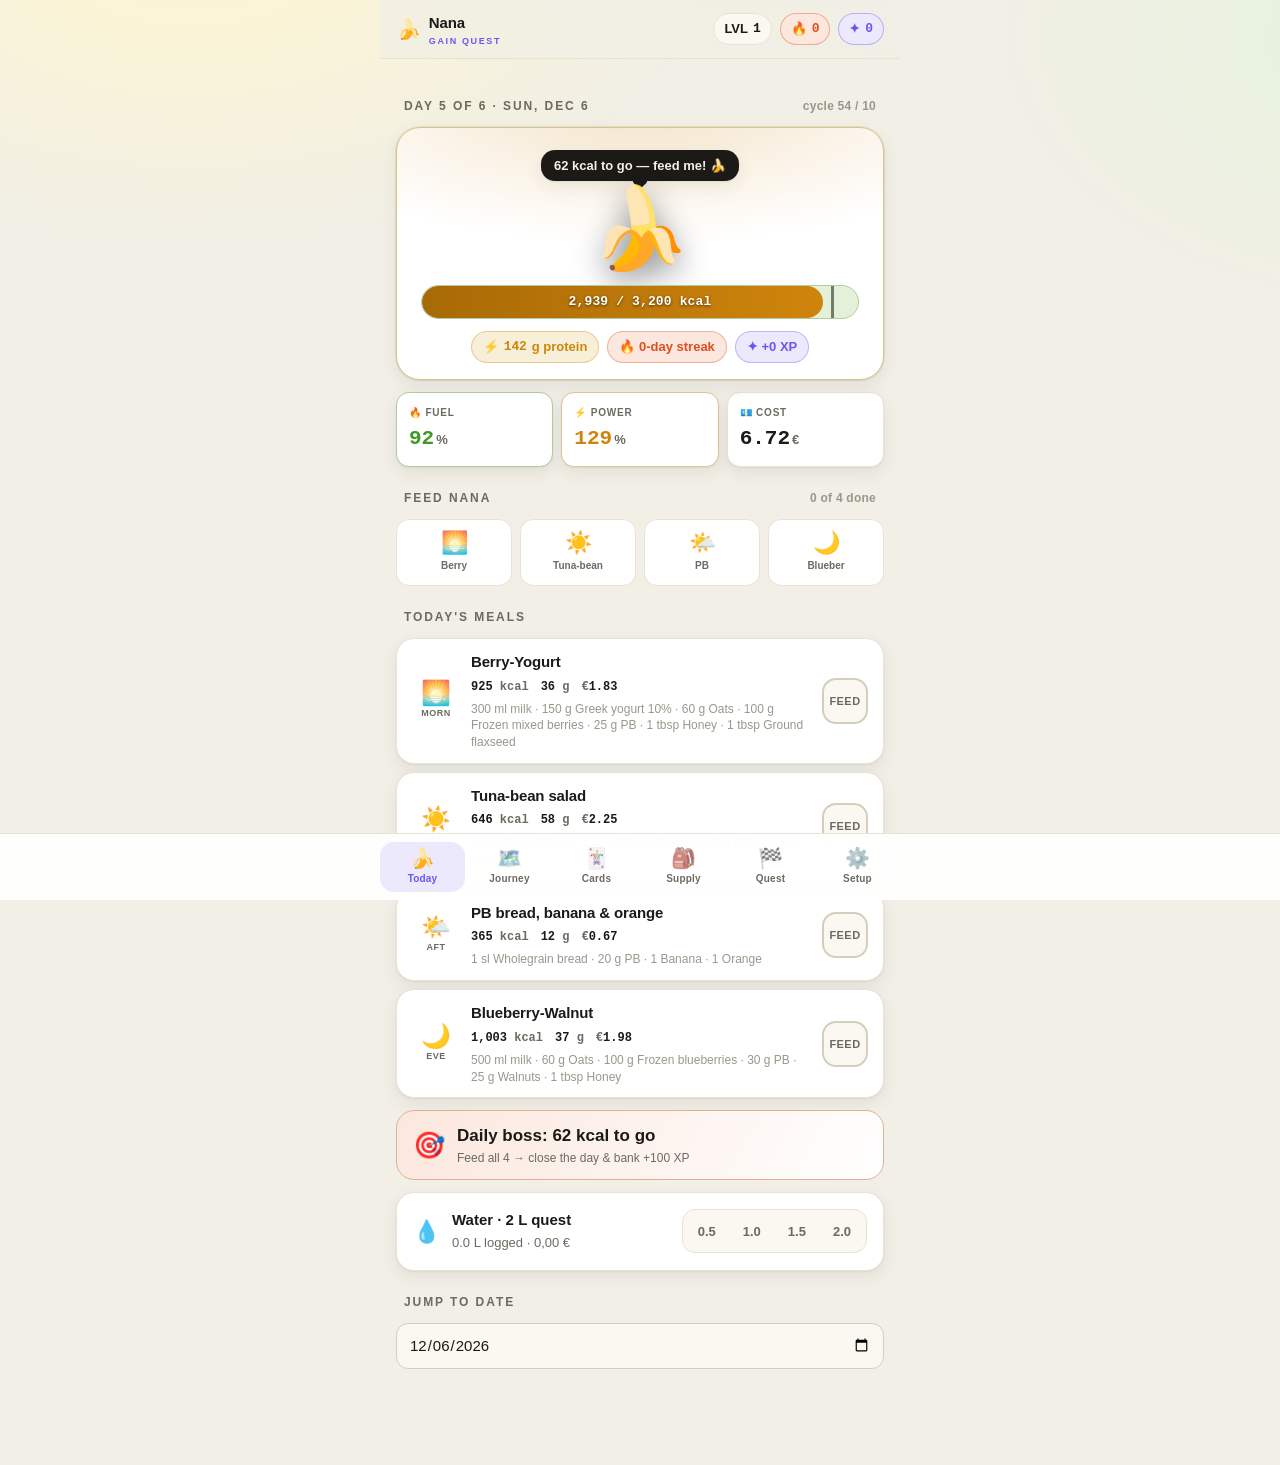
==== monthly-weight-gain.html @ 10c5c2a7 "Build live Nana · Gain Quest app (Stage 3) Single self-contained HTML file — static, offline, localS" ====
<!doctype html>
<html lang="en">
<head>
<meta charset="utf-8">
<meta name="viewport" content="width=device-width, initial-scale=1">
<meta name="theme-color" content="#0e1016">
<title>Nana · Gain Quest</title>
<style>
/* ============================================================================
 * NANA — GAIN QUEST · design system (inlined from design/design-system.css)
 * Self-contained. System fonts only. Dark-first (hero) + light + print.
 * ==========================================================================*/
:root{
  --bg:#0e1016;
  --bg-glow1:#1a1430; --bg-glow2:#0c2018;
  --panel:#171a23; --panel-2:#1f2330; --panel-3:#252a3a;
  --line:#2b3040; --line-2:#3a4055;
  --ink:#eef1f7; --mut:#9aa3b8; --faint:#6b7280;
  --energy:#7bd154; --energy-d:#4ea832; --energy-weak:#16291320; --energy-glow:rgba(123,209,84,.45);
  --energy-fill:#15291a;
  --power:#ffb13d; --power-d:#e0902a; --power-fill:#2a2412;
  --player:#8b7bff; --player-d:#6a57f0; --player-fill:#211d3a;
  --flame:#ff6a3d; --flame-fill:#2a1612;
  --water:#39a9d4; --water-fill:#10242c;
  --banana:#ffd23f;
  --radius:18px; --radius-sm:13px; --radius-lg:24px; --radius-pill:999px;
  --s1:4px; --s2:8px; --s3:12px; --s4:16px; --s5:22px; --s6:30px; --s7:44px;
  --t-xs:12px; --t-sm:13px; --t-md:15px; --t-lg:17px; --t-xl:21px; --t-2xl:27px; --t-3xl:36px; --t-4xl:46px;
  --sans:-apple-system,BlinkMacSystemFont,"Segoe UI",Roboto,Helvetica,Arial,sans-serif;
  --mono:ui-monospace,"SF Mono",SFMono-Regular,Menlo,Consolas,"Liberation Mono",monospace;
  --shadow:0 2px 4px rgba(0,0,0,.3),0 8px 24px rgba(0,0,0,.35);
  --shadow-up:0 12px 40px rgba(0,0,0,.5);
  --tap:46px;
  color-scheme:dark;
}
@media (prefers-color-scheme:light){
  :root{
    --bg:#f1efe6;
    --bg-glow1:#fff6cf; --bg-glow2:#e4f3dc;
    --panel:#ffffff; --panel-2:#faf8f0; --panel-3:#f1eee2;
    --line:#e6e2d4; --line-2:#d4cfbd;
    --ink:#1b1a16; --mut:#6c6a60; --faint:#9a988c;
    --energy:#3f9a23; --energy-d:#2f7d16; --energy-weak:#e7f3df; --energy-glow:rgba(63,154,35,.35);
    --energy-fill:#e2f1d8;
    --power:#cf850c; --power-d:#a86a06; --power-fill:#f8efd9;
    --player:#6a57f0; --player-d:#5340d4; --player-fill:#ece9fd;
    --flame:#dd4f1c; --flame-fill:#fbe7dd;
    --water:#1f86ab; --water-fill:#dff0f6;
    --banana:#e7ad00;
    --shadow:0 1px 2px rgba(40,36,20,.06),0 6px 18px rgba(40,36,20,.07);
    --shadow-up:0 14px 40px rgba(40,36,20,.16);
    color-scheme:light;
  }
}
*{box-sizing:border-box}
html{-webkit-text-size-adjust:100%}
body{
  margin:0;font-family:var(--sans);font-size:var(--t-md);line-height:1.5;
  color:var(--ink);background:var(--bg);
  background-image:radial-gradient(900px 540px at 15% -8%,var(--bg-glow1) 0,transparent 60%),
                   radial-gradient(820px 520px at 112% 4%,var(--bg-glow2) 0,transparent 55%);
  background-attachment:fixed;
  -webkit-font-smoothing:antialiased;
}
h1,h2,h3,h4,p{margin:0}
button{font:inherit;color:inherit;cursor:pointer}
input,select,button{font-family:inherit}
.num{font-family:var(--mono);font-variant-numeric:tabular-nums;letter-spacing:-.01em}
.row{display:flex;align-items:center;gap:var(--s2)}
.spacer{margin-left:auto}
.app{max-width:520px;margin:0 auto;min-height:100vh;position:relative;display:flex;flex-direction:column}
.screen{flex:1;padding:var(--s4) var(--s4) calc(96px + env(safe-area-inset-bottom))}
.section-title{font-size:var(--t-xs);font-weight:900;letter-spacing:.16em;text-transform:uppercase;color:var(--mut);margin:var(--s5) var(--s2) var(--s3);display:flex;align-items:center;gap:8px}
.section-title .spacer{font-weight:700;letter-spacing:.02em;text-transform:none;color:var(--faint);font-size:var(--t-xs)}
.hint{color:var(--mut);font-size:var(--t-sm)}
.caption{color:var(--faint);font-size:var(--t-xs)}
.hud{position:sticky;top:0;z-index:30;display:flex;align-items:center;gap:var(--s3);padding:calc(env(safe-area-inset-top) + 12px) var(--s4) 12px;background:color-mix(in srgb,var(--bg) 82%,transparent);-webkit-backdrop-filter:saturate(1.5) blur(14px);backdrop-filter:saturate(1.5) blur(14px);border-bottom:1px solid var(--line)}
.hud__brand{display:flex;align-items:center;gap:8px;font-weight:900;letter-spacing:-.01em}
.hud__brand .mk{font-size:20px;line-height:1}
.hud__brand .nm{font-size:var(--t-md)}
.hud__brand .nm small{display:block;font-size:9px;font-weight:800;letter-spacing:.18em;color:var(--player);text-transform:uppercase;line-height:1;margin-top:2px}
.hud__stats{margin-left:auto;display:flex;align-items:center;gap:var(--s2)}
.hud-chip{display:inline-flex;align-items:center;gap:5px;padding:5px 10px;border-radius:var(--radius-pill);font-size:var(--t-sm);font-weight:900;border:1px solid var(--line);background:var(--panel)}
.hud-chip .num{font-size:var(--t-sm)}
.hud-chip--streak{background:var(--flame-fill);border-color:color-mix(in srgb,var(--flame) 40%,transparent);color:var(--flame)}
.hud-chip--xp{background:var(--player-fill);border-color:color-mix(in srgb,var(--player) 40%,transparent);color:var(--player)}
.hud-chip--lvl{background:var(--panel-2)}
.tabbar{position:fixed;left:0;right:0;bottom:0;z-index:40;display:flex;justify-content:center;gap:2px;padding:8px max(12px,env(safe-area-inset-left)) calc(8px + env(safe-area-inset-bottom));background:color-mix(in srgb,var(--panel) 92%,transparent);-webkit-backdrop-filter:saturate(1.6) blur(18px);backdrop-filter:saturate(1.6) blur(18px);border-top:1px solid var(--line)}
.tabbar__inner{display:flex;gap:2px;width:100%;max-width:520px}
.tab{flex:1 1 0;display:flex;flex-direction:column;align-items:center;gap:3px;min-height:var(--tap);padding:6px 2px;border:0;border-radius:14px;background:transparent;color:var(--mut);text-decoration:none;font-size:10px;font-weight:800;letter-spacing:.02em}
.tab .ic{font-size:20px;line-height:1;filter:grayscale(.4);opacity:.7}
.tab:hover{color:var(--ink);background:var(--panel-2)}
.tab[aria-current="page"]{color:var(--player);background:var(--player-fill)}
.tab[aria-current="page"] .ic{filter:none;opacity:1}
.panel{background:var(--panel);border:1px solid var(--line);border-radius:var(--radius);box-shadow:var(--shadow)}
.panel+.panel{margin-top:var(--s3)}
.panel__pad{padding:var(--s4)}
.panel__head{display:flex;align-items:center;gap:var(--s2);padding:var(--s4) var(--s4) 0}
.panel__title{font-size:var(--t-lg);font-weight:900;letter-spacing:-.01em}
.panel__foot{display:flex;align-items:center;gap:var(--s2);padding:var(--s3) var(--s4);border-top:1px solid var(--line);background:var(--panel-2);border-radius:0 0 var(--radius) var(--radius)}
.mascot{position:relative;text-align:center;overflow:hidden;border-radius:var(--radius-lg);padding:var(--s5) var(--s4) var(--s4);background:radial-gradient(130% 90% at 50% -10%,color-mix(in srgb,var(--energy) 22%,var(--panel)) 0,var(--panel) 62%);border:1px solid color-mix(in srgb,var(--energy) 35%,var(--line));box-shadow:var(--shadow),0 0 0 1px color-mix(in srgb,var(--energy) 12%,transparent)}
.mascot.is-warn{background:radial-gradient(130% 90% at 50% -10%,color-mix(in srgb,var(--power) 22%,var(--panel)) 0,var(--panel) 62%);border-color:color-mix(in srgb,var(--power) 35%,var(--line))}
.mascot__speech{display:inline-block;background:var(--ink);color:var(--bg);font-size:var(--t-sm);font-weight:900;padding:6px 13px;border-radius:14px;position:relative;margin-bottom:var(--s2);box-shadow:var(--shadow)}
.mascot__speech:after{content:"";position:absolute;left:50%;bottom:-6px;transform:translateX(-50%) rotate(45deg);width:11px;height:11px;background:var(--ink);border-radius:2px}
.mascot__buddy{font-size:80px;line-height:1;display:block;filter:drop-shadow(0 10px 16px rgba(0,0,0,.45));animation:nana-bob 2.8s ease-in-out infinite}
@keyframes nana-bob{0%,100%{transform:translateY(0) rotate(-3deg)}50%{transform:translateY(-9px) rotate(3deg)}}
@media (prefers-reduced-motion:reduce){.mascot__buddy{animation:none}}
.fuelbar{position:relative;height:34px;border-radius:var(--radius-pill);background:var(--energy-fill);border:1px solid color-mix(in srgb,var(--energy) 30%,var(--line));overflow:hidden;margin:var(--s4) var(--s2) 0}
.fuelbar__fill{position:absolute;inset:0 auto 0 0;height:100%;border-radius:var(--radius-pill);background:linear-gradient(90deg,var(--energy-d),var(--energy));box-shadow:0 0 20px var(--energy-glow)}
.fuelbar__fill--warn{background:linear-gradient(90deg,var(--power-d),var(--power));box-shadow:none}
.fuelbar__label{position:absolute;inset:0;display:grid;place-content:center;font-family:var(--mono);font-size:var(--t-sm);font-weight:900;color:#fff;text-shadow:0 1px 3px rgba(0,0,0,.6);letter-spacing:.01em}
.fuelbar__target{position:absolute;top:-3px;bottom:-3px;width:3px;background:var(--ink);opacity:.55;border-radius:2px}
.fuelbar--sm{height:14px;margin:var(--s2) 0 0}
.fuelbar--sm .fuelbar__label{font-size:10px}
.pills{display:flex;justify-content:center;flex-wrap:wrap;gap:var(--s2);margin-top:var(--s3)}
.pill{display:inline-flex;align-items:center;gap:5px;padding:5px 11px;border-radius:var(--radius-pill);font-size:var(--t-sm);font-weight:900;border:1px solid transparent}
.pill .num{font-size:var(--t-sm)}
.pill--energy{background:var(--energy-fill);color:var(--energy);border-color:color-mix(in srgb,var(--energy) 35%,transparent)}
.pill--power{background:var(--power-fill);color:var(--power);border-color:color-mix(in srgb,var(--power) 35%,transparent)}
.pill--player{background:var(--player-fill);color:var(--player);border-color:color-mix(in srgb,var(--player) 35%,transparent)}
.pill--flame{background:var(--flame-fill);color:var(--flame);border-color:color-mix(in srgb,var(--flame) 35%,transparent)}
.pill--water{background:var(--water-fill);color:var(--water);border-color:color-mix(in srgb,var(--water) 35%,transparent)}
.pill--ghost{background:var(--panel-2);color:var(--mut);border-color:var(--line)}
.tiles{display:grid;grid-template-columns:repeat(3,1fr);gap:var(--s2);margin-top:var(--s3)}
.tile{background:var(--panel);border:1px solid var(--line);border-radius:var(--radius-sm);padding:var(--s3);box-shadow:var(--shadow)}
.tile__label{font-size:10px;font-weight:900;letter-spacing:.08em;text-transform:uppercase;color:var(--mut);display:flex;align-items:center;gap:5px}
.tile__value{font-size:var(--t-xl);font-weight:900;font-family:var(--mono);margin-top:3px}
.tile__value .u{font-size:var(--t-sm);color:var(--mut);font-family:var(--sans);margin-left:2px}
.tile--energy{border-color:color-mix(in srgb,var(--energy) 30%,var(--line))}
.tile--energy .tile__value{color:var(--energy)}
.tile--power{border-color:color-mix(in srgb,var(--power) 30%,var(--line))}
.tile--power .tile__value{color:var(--power)}
.feedgrid{display:grid;grid-template-columns:repeat(4,1fr);gap:var(--s2)}
.feedslot{display:flex;flex-direction:column;align-items:center;gap:4px;padding:var(--s3) var(--s1);min-height:var(--tap);background:var(--panel);border:1px solid var(--line);border-radius:var(--radius-sm);color:var(--mut);text-align:center}
.feedslot .ic{font-size:22px;line-height:1}
.feedslot .nm{font-size:10px;font-weight:800}
.feedslot.is-fed{background:var(--energy-fill);border-color:var(--energy-d);color:var(--energy)}
.feedslot.is-fed .nm:after{content:" ✓"}
.feed-card{display:flex;gap:var(--s3);align-items:center;padding:var(--s3) var(--s3) var(--s3) var(--s4);background:var(--panel);border:1px solid var(--line);border-radius:var(--radius);box-shadow:var(--shadow);transition:border-color .15s,background .15s,transform .05s}
.feed-card+.feed-card{margin-top:var(--s2)}
.feed-card__slot{display:flex;flex-direction:column;align-items:center;gap:2px;width:46px;flex:0 0 46px}
.feed-card__icon{font-size:24px;line-height:1}
.feed-card__time{font-size:9px;font-weight:900;letter-spacing:.06em;text-transform:uppercase;color:var(--mut)}
.feed-card__body{flex:1;min-width:0}
.feed-card__name{font-size:var(--t-md);font-weight:800;letter-spacing:-.01em}
.feed-card__macros{display:flex;flex-wrap:wrap;gap:var(--s3);margin-top:4px}
.feed-card__macros span{font-size:var(--t-xs);color:var(--mut);font-weight:700;font-family:var(--mono)}
.feed-card__macros b{color:var(--ink)}
.feed-card__ings{font-size:var(--t-xs);color:var(--faint);margin-top:5px;line-height:1.4}
.feed-card.is-done{background:var(--panel-2)}
.feed-card.is-done .feed-card__name{color:var(--mut);text-decoration:line-through;text-decoration-color:var(--line-2)}
.feedbtn{appearance:none;-webkit-appearance:none;flex:0 0 auto;width:var(--tap);height:var(--tap);border-radius:14px;border:2px solid var(--line-2);background:var(--panel-2);display:grid;place-content:center;position:relative;font-size:11px;font-weight:900;letter-spacing:.04em;color:var(--mut);text-transform:uppercase;transition:background .15s,border-color .15s,transform .06s}
.feedbtn:before{content:"FEED"}
.feedbtn:hover{border-color:var(--energy);color:var(--energy)}
.feedbtn:active{transform:scale(.94)}
.feedbtn:checked{background:var(--energy);border-color:var(--energy);color:#06210a}
.feedbtn:checked:before{content:"✓";font-size:24px}
.feedbtn:focus-visible{outline:3px solid var(--player-fill);outline-offset:2px}
.feedbtn--sm{width:36px;height:36px;border-radius:11px}
.feedbtn--sm:before{content:""}
.feedbtn--sm:checked:before{content:"✓";font-size:18px}
.streak{display:flex;align-items:center;gap:var(--s3);margin-top:var(--s3);padding:var(--s3) var(--s4);border-radius:var(--radius);background:linear-gradient(120deg,var(--flame-fill),var(--panel));border:1px solid color-mix(in srgb,var(--flame) 35%,var(--line))}
.streak__flame{font-size:26px;line-height:1}
.streak__body b{font-size:var(--t-lg);font-weight:900}
.streak__body span{display:block;font-size:var(--t-xs);color:var(--mut)}
.btn{display:inline-flex;align-items:center;justify-content:center;gap:var(--s2);min-height:var(--tap);padding:0 var(--s4);border-radius:14px;border:1px solid var(--line-2);background:var(--panel-2);color:var(--ink);font-size:var(--t-md);font-weight:800;text-decoration:none;transition:background .15s,border-color .15s,transform .05s}
.btn:hover{border-color:var(--player);background:var(--panel-3)}
.btn:active{transform:translateY(1px)}
.btn--primary{background:var(--player);border-color:var(--player);color:#fff}
.btn--primary:hover{background:var(--player-d);border-color:var(--player-d)}
.btn--energy{background:var(--energy);border-color:var(--energy);color:#06210a}
.btn--energy:hover{filter:brightness(1.05)}
.btn--ghost{background:transparent;border-color:transparent;color:var(--player)}
.btn--ghost:hover{background:var(--player-fill);border-color:transparent}
.btn--danger{color:var(--flame);border-color:color-mix(in srgb,var(--flame) 45%,var(--line-2));background:var(--panel-2)}
.btn--danger:hover{background:var(--flame-fill);border-color:var(--flame)}
.btn--sm{min-height:38px;padding:0 var(--s3);font-size:var(--t-sm);border-radius:11px}
.btn--block{width:100%}
.btn-row{display:flex;gap:var(--s2);flex-wrap:wrap}
.toggle{display:inline-flex;padding:3px;gap:3px;background:var(--panel-2);border:1px solid var(--line);border-radius:13px}
.toggle button{min-height:36px;padding:0 var(--s3);border:0;border-radius:10px;background:transparent;color:var(--mut);font-size:var(--t-sm);font-weight:800}
.toggle button[aria-pressed="true"]{background:var(--player);color:#fff;box-shadow:var(--shadow)}
.journey{display:flex;flex-direction:column;gap:0;position:relative;padding:var(--s2) 0}
.stop{display:flex;gap:var(--s3);position:relative;padding-bottom:var(--s3)}
.stop__rail{display:flex;flex-direction:column;align-items:center;flex:0 0 46px}
.stop__node{width:46px;height:46px;border-radius:15px;flex:0 0 auto;display:grid;place-content:center;font-family:var(--mono);font-weight:900;font-size:var(--t-md);background:var(--panel);border:2px solid var(--line-2);color:var(--mut);z-index:1}
.stop__line{flex:1;width:3px;background:var(--line);border-radius:2px;margin:4px 0 -4px}
.stop:last-child .stop__line{display:none}
.stop.is-current .stop__node{background:var(--player);border-color:var(--player);color:#fff;box-shadow:0 0 0 4px var(--player-fill)}
.stop.is-done .stop__node{background:var(--energy-fill);border-color:var(--energy-d);color:var(--energy)}
.stop.is-done .stop__line{background:var(--energy-d)}
.stop__card{flex:1;min-width:0;margin-bottom:var(--s2);background:var(--panel);border:1px solid var(--line);border-radius:var(--radius);padding:var(--s3) var(--s4);box-shadow:var(--shadow)}
.stop.is-current .stop__card{border-color:color-mix(in srgb,var(--player) 45%,var(--line));background:color-mix(in srgb,var(--player) 8%,var(--panel))}
.stop__top{display:flex;align-items:baseline;gap:var(--s2);margin-bottom:6px}
.stop__day{font-weight:900;font-size:var(--t-md)}
.stop__meals{font-size:var(--t-xs);color:var(--mut);line-height:1.5}
.stop__meals b{color:var(--ink);font-weight:700}
.stop__stats{display:flex;gap:var(--s2);margin-top:var(--s2);flex-wrap:wrap}
.fuelcard{border-radius:var(--radius-lg);overflow:hidden;box-shadow:var(--shadow);border:1px solid color-mix(in srgb,var(--player) 30%,var(--line));background:var(--panel);margin-bottom:var(--s3)}
.fuelcard__top{display:flex;align-items:center;gap:var(--s3);padding:var(--s4);background:linear-gradient(120deg,var(--player-fill),var(--panel));border-bottom:1px solid var(--line)}
.fuelcard__emoji{font-size:30px;line-height:1}
.fuelcard__id{font-family:var(--mono);font-size:11px;font-weight:900;color:var(--player);letter-spacing:.1em}
.fuelcard__name{font-size:var(--t-lg);font-weight:900;letter-spacing:-.01em}
.fuelcard__rarity{margin-left:auto}
.fuelcard__body{padding:var(--s3) var(--s4)}
.fuelcard__foot{display:flex;align-items:center;gap:var(--s2);padding:var(--s3) var(--s4);background:var(--panel-2);border-top:1px solid var(--line)}
.fuelcard__foot .total{margin-left:auto;font-weight:900;font-size:var(--t-lg);font-family:var(--mono)}
.ing-row{display:grid;grid-template-columns:1fr 70px auto 1fr 34px;align-items:center;gap:var(--s2);padding:var(--s2) 0;border-bottom:1px solid var(--line)}
.ing-row:last-of-type{border-bottom:0}
.ing-row .ing-stats{text-align:right;font-family:var(--mono);font-size:var(--t-xs);color:var(--mut)}
.ing-row .ing-stats b{color:var(--ink);font-weight:800}
.ing-unit{font-size:var(--t-sm);color:var(--mut)}
.ing-remove{width:34px;height:34px;border-radius:10px;border:1px solid transparent;background:transparent;color:var(--faint);font-size:16px;line-height:1}
.ing-remove:hover{background:var(--flame-fill);color:var(--flame)}
.ing-add{display:inline-flex;align-items:center;gap:var(--s2);margin-top:var(--s2);min-height:40px;padding:0 var(--s3);border:1px dashed var(--line-2);border-radius:12px;background:transparent;color:var(--player);font-weight:800;font-size:var(--t-sm)}
.ing-add:hover{background:var(--player-fill);border-style:solid}
.field{display:flex;flex-direction:column;gap:6px}
.field__label{font-size:var(--t-sm);font-weight:800;color:var(--mut)}
.field__hint{font-size:var(--t-xs);color:var(--faint)}
.input,select.input{min-height:var(--tap);padding:0 var(--s3);border:1px solid var(--line-2);border-radius:12px;background:var(--panel-2);color:var(--ink);font-size:var(--t-md);width:100%}
select.input{-webkit-appearance:none;appearance:none;padding-right:32px;background-image:linear-gradient(45deg,transparent 50%,var(--mut) 50%),linear-gradient(135deg,var(--mut) 50%,transparent 50%);background-position:calc(100% - 16px) center,calc(100% - 11px) center;background-size:5px 5px,5px 5px;background-repeat:no-repeat}
.input:focus,select.input:focus{outline:none;border-color:var(--player);box-shadow:0 0 0 3px var(--player-fill)}
.input.num{text-align:right}
.ing-row .input{min-height:38px}
.ing-row .input.num{text-align:right}
.field-grid{display:grid;grid-template-columns:1fr 1fr;gap:var(--s3) var(--s4)}
.field-grid .field--wide{grid-column:1/-1}
.cell-input{width:76px;text-align:right;border:1px solid transparent;border-radius:9px;background:transparent;color:inherit;font-family:var(--mono);font-variant-numeric:tabular-nums;font-size:var(--t-sm);padding:6px 8px;min-height:32px}
.cell-input:hover{border-color:var(--line-2);background:var(--panel-2)}
.cell-input:focus{outline:none;border-color:var(--player);background:var(--panel);box-shadow:0 0 0 3px var(--player-fill)}
.codex{width:100%;border-collapse:collapse;font-size:var(--t-sm)}
.codex th{text-align:right;font-size:10px;font-weight:900;letter-spacing:.06em;text-transform:uppercase;color:var(--mut);padding:var(--s2) 6px;border-bottom:1px solid var(--line)}
.codex th:first-child{text-align:left}
.codex td{padding:2px 4px;border-bottom:1px solid var(--line);text-align:right}
.codex td:first-child{text-align:left;font-weight:700;padding-left:6px}
.codex td .u{color:var(--faint);font-size:var(--t-xs)}
.codex tr:last-child td{border-bottom:0}
.loot-head{display:flex;align-items:center;gap:var(--s3);padding:var(--s3) var(--s4);border-radius:var(--radius) var(--radius) 0 0;border:1px solid var(--line);border-bottom:0}
.loot-head .ic{font-size:22px}
.loot-head .nm{font-weight:900;font-size:var(--t-md)}
.loot-head .sub{font-size:var(--t-xs);color:var(--mut)}
.loot-head--fresh{background:linear-gradient(120deg,var(--energy-fill),var(--panel))}
.loot-head--pantry{background:linear-gradient(120deg,var(--power-fill),var(--panel))}
.loot-head--water{background:linear-gradient(120deg,var(--water-fill),var(--panel))}
.loot-head .price{margin-left:auto;font-family:var(--mono);font-weight:900;font-size:var(--t-lg)}
.loot-list{border:1px solid var(--line);border-radius:0 0 var(--radius) var(--radius);overflow:hidden;background:var(--panel);box-shadow:var(--shadow);margin-bottom:var(--s3)}
.loot{display:flex;align-items:center;gap:var(--s3);padding:var(--s3) var(--s4);border-bottom:1px solid var(--line)}
.loot:last-child{border-bottom:0}
.loot__body{flex:1;min-width:0}
.loot__name{font-weight:700;font-size:var(--t-sm)}
.loot__need{font-size:var(--t-xs);color:var(--faint);font-family:var(--mono)}
.loot__pack{font-size:var(--t-xs);font-weight:800;color:var(--mut);background:var(--panel-2);border:1px solid var(--line);padding:3px 8px;border-radius:var(--radius-pill);white-space:nowrap}
.loot__price{font-family:var(--mono);font-weight:800;font-size:var(--t-sm);width:54px;text-align:right}
.loot.is-checked{background:var(--panel-2)}
.loot.is-checked .loot__name{color:var(--mut);text-decoration:line-through;text-decoration-color:var(--line-2)}
.treasury{background:linear-gradient(135deg,color-mix(in srgb,var(--energy) 14%,var(--panel)),var(--panel));border:1px solid color-mix(in srgb,var(--energy) 35%,var(--line));border-radius:var(--radius-lg);padding:var(--s4);box-shadow:var(--shadow)}
.treasury__row{display:flex;align-items:baseline;gap:var(--s2);font-size:var(--t-sm);color:var(--mut)}
.treasury__grand{display:flex;align-items:baseline;gap:var(--s2);margin-top:var(--s2)}
.treasury__grand b{font-size:var(--t-3xl);font-weight:900;font-family:var(--mono)}
.divider{height:1px;background:var(--line);border:0;margin:var(--s3) 0}
.qpath{display:flex;flex-direction:column}
.qstop{display:flex;gap:var(--s3);position:relative}
.qstop__rail{display:flex;flex-direction:column;align-items:center;flex:0 0 40px}
.qstop__node{width:40px;height:40px;border-radius:13px;display:grid;place-content:center;font-family:var(--mono);font-weight:900;font-size:var(--t-sm);background:var(--panel);border:2px solid var(--line-2);color:var(--mut);z-index:1}
.qstop__line{flex:1;width:3px;background:var(--line);min-height:14px}
.qstop:last-child .qstop__line{display:none}
.qstop.is-done .qstop__node{background:var(--energy);border-color:var(--energy);color:#06210a}
.qstop.is-done .qstop__line{background:var(--energy)}
.qstop__body{flex:1;padding-bottom:var(--s4)}
.qstop__title{font-weight:800;font-size:var(--t-md)}
.qstop__sub{font-size:var(--t-xs);color:var(--mut)}
.qstop__tag{display:inline-flex;align-items:center;gap:5px;margin-top:6px;font-size:var(--t-xs);font-weight:900;padding:3px 9px;border-radius:var(--radius-pill);background:var(--power-fill);color:var(--power);border:1px solid color-mix(in srgb,var(--power) 35%,transparent)}
.qstop__check{margin-left:auto}
.info{border:1px solid var(--line);border-left:4px solid var(--player);background:var(--panel-2);border-radius:var(--radius-sm);padding:var(--s4)}
.info h3{font-size:var(--t-md);font-weight:900;margin-bottom:6px}
.info ul{margin:6px 0 0;padding-left:18px;color:var(--mut);font-size:var(--t-sm)}
.info li{margin:4px 0}
.empty{text-align:center;color:var(--mut);padding:var(--s6) var(--s4);border:1px dashed var(--line-2);border-radius:var(--radius)}
.empty__icon{font-size:40px;display:block;margin-bottom:var(--s2);filter:grayscale(.3)}
@media print{
  :root{--bg:#fff;--panel:#fff;--panel-2:#fff;--panel-3:#fff;--ink:#000;--mut:#444;--faint:#666;--line:#bbb;--line-2:#999;--shadow:none;--shadow-up:none;color-scheme:light}
  body{background:#fff;background-image:none}
  .hud,.tabbar,.toggle,.range-controls,.no-print{display:none!important}
  .app{max-width:none}.screen{padding:0}
  .loot-list,.treasury,.panel{box-shadow:none;break-inside:avoid}
  .print-only{display:block!important}
}
.print-only{display:none}
</style>
</head>
<body>
<div class="app" id="app"></div>
<script>
"use strict";
/* ============================================================================
 * NANA — GAIN QUEST · app logic (vanilla, single-file, localStorage-only)
 * Layers: SEED data → store → compute (+ gamification/water) → views → router
 * ==========================================================================*/

/* ---- SEED DATA (canonical, from design/seed-data.js) --------------------- */
const SEED_INGREDIENTS = {
  milk:        { name:"Whole milk 3.5%",      unit:"ml",   kcalPer:0.64, proteinPer:0.034, pricePer:0.0011,  pack:1000, packPrice:1.10, packLabel:"1 L carton", group:"fresh" },
  oats:        { name:"Oats",                 unit:"g",    kcalPer:3.70, proteinPer:0.13,  pricePer:0.00163, pack:500,  packPrice:0.81, packLabel:"500 g",      group:"pantry" },
  banana:      { name:"Banana",               unit:"each", kcalPer:105,  proteinPer:1.3,   pricePer:0.20,    pack:1,    packPrice:0.20, packLabel:"each",       group:"fresh" },
  peanutButter:{ name:"Peanut butter",        unit:"g",    kcalPer:5.88, proteinPer:0.25,  pricePer:0.00475, pack:1000, packPrice:4.75, packLabel:"1 kg jar",   group:"pantry" },
  honey:       { name:"Honey",                unit:"tbsp", kcalPer:64,   proteinPer:0.06,  pricePer:0.14,    pack:500,  packPrice:3.50, packLabel:"500 g",      group:"pantry" },
  flaxseed:    { name:"Ground flaxseed",      unit:"tbsp", kcalPer:55,   proteinPer:1.9,   pricePer:0.045,   pack:500,  packPrice:1.50, packLabel:"500 g",      group:"pantry" },
  blueberries: { name:"Frozen blueberries",   unit:"g",    kcalPer:0.57, proteinPer:0.007, pricePer:0.00698, pack:1000, packPrice:6.98, packLabel:"1 kg",       group:"pantry" },
  mixedBerries:{ name:"Frozen mixed berries", unit:"g",    kcalPer:0.50, proteinPer:0.009, pricePer:0.0056,  pack:1000, packPrice:5.60, packLabel:"1 kg",       group:"pantry" },
  walnuts:     { name:"Walnuts",              unit:"g",    kcalPer:6.54, proteinPer:0.15,  pricePer:0.014,   pack:700,  packPrice:9.80, packLabel:"700 g",      group:"pantry" },
  almonds:     { name:"Almonds",              unit:"g",    kcalPer:5.79, proteinPer:0.21,  pricePer:0.0125,  pack:400,  packPrice:5.00, packLabel:"400 g",      group:"pantry" },
  cocoa:       { name:"Cocoa powder",         unit:"tbsp", kcalPer:12,   proteinPer:1.0,   pricePer:0.06,    pack:250,  packPrice:1.50, packLabel:"250 g box",  group:"pantry" },
  greekYogurt: { name:"Greek yogurt 10%",     unit:"g",    kcalPer:1.30, proteinPer:0.058, pricePer:0.00358, pack:500,  packPrice:1.79, packLabel:"500 g",      group:"fresh" },
  gouda:       { name:"Gouda/Emmentaler",     unit:"g",    kcalPer:3.56, proteinPer:0.25,  pricePer:0.00853, pack:150,  packPrice:1.28, packLabel:"150 g",      group:"fresh" },
  bread:       { name:"Wholegrain bread",     unit:"slice",kcalPer:80,   proteinPer:4,     pricePer:0.07,    pack:20,   packPrice:1.40, packLabel:"loaf ≈20 sl",group:"fresh" },
  avocado:     { name:"Avocado",              unit:"each", kcalPer:240,  proteinPer:3,     pricePer:0.70,    pack:1,    packPrice:0.70, packLabel:"each",       group:"fresh" },
  kiwi:        { name:"Kiwi",                 unit:"each", kcalPer:42,   proteinPer:0.8,   pricePer:0.30,    pack:1,    packPrice:0.30, packLabel:"each",       group:"fresh" },
  orange:      { name:"Orange",               unit:"each", kcalPer:62,   proteinPer:1.2,   pricePer:0.30,    pack:1,    packPrice:0.30, packLabel:"each",       group:"fresh" },
  redPepper:   { name:"Red pepper",           unit:"each", kcalPer:37,   proteinPer:1.2,   pricePer:0.60,    pack:1,    packPrice:0.60, packLabel:"each",       group:"fresh" },
  cherryTom:   { name:"Cherry tomatoes",      unit:"g",    kcalPer:0.18, proteinPer:0.009, pricePer:0.006,   pack:250,  packPrice:1.50, packLabel:"250 g",      group:"fresh" },
  tuna:        { name:"Canned tuna",          unit:"can",  kcalPer:191,  proteinPer:42,    pricePer:0.90,    pack:1,    packPrice:0.90, packLabel:"can",        group:"fresh" },
  kidneyBeans: { name:"Kidney beans",         unit:"can",  kcalPer:215,  proteinPer:14,    pricePer:0.90,    pack:1,    packPrice:0.90, packLabel:"can",        group:"fresh" },
  oliveOil:    { name:"Olive oil (extra)",    unit:"tbsp", kcalPer:120,  proteinPer:0,     pricePer:0.10,    pack:750,  packPrice:5.00, packLabel:"750 ml",     group:"pantry" },
};
const SEED_RECIPES = {
  S1:   { name:"Peanut-Banana",     kind:"shake", emoji:"🥤", items:[["milk",500],["oats",80],["banana",1],["peanutButter",30],["honey",1],["flaxseed",1]] },
  S2:   { name:"Blueberry-Walnut",  kind:"shake", emoji:"🥤", items:[["milk",500],["oats",60],["blueberries",100],["peanutButter",30],["walnuts",25],["honey",1]] },
  S3:   { name:"Cocoa-Banana",      kind:"shake", emoji:"🥤", items:[["milk",500],["oats",70],["banana",1],["peanutButter",25],["cocoa",1],["honey",1],["almonds",15]] },
  S4:   { name:"Berry-Yogurt",      kind:"shake", emoji:"🥤", items:[["milk",300],["greekYogurt",150],["oats",60],["mixedBerries",100],["peanutButter",25],["honey",1],["flaxseed",1]] },
  A_mid:{ name:"Avocado-Cheese bread",  kind:"solid", emoji:"🥪", items:[["bread",2],["avocado",0.5],["gouda",50],["redPepper",1]] },
  A_aft:{ name:"Yogurt, walnuts & kiwi",kind:"solid", emoji:"🥣", items:[["greekYogurt",200],["honey",1],["walnuts",20],["kiwi",1]] },
  B_mid:{ name:"Tuna-bean salad",       kind:"solid", emoji:"🥗", items:[["tuna",1],["kidneyBeans",1],["oliveOil",1],["avocado",0.5]] },
  B_aft:{ name:"PB bread, banana & orange",kind:"solid", emoji:"🍞", items:[["bread",1],["peanutButter",20],["banana",1],["orange",1]] },
  C_mid:{ name:"Cheese-honey bread",    kind:"solid", emoji:"🧀", items:[["bread",3],["gouda",60],["avocado",0.5],["cherryTom",100]] },
  C_aft:{ name:"Yogurt, almonds & orange",kind:"solid", emoji:"🥣", items:[["greekYogurt",150],["honey",1],["almonds",25],["orange",1]] },
};
const SEED_ROTATION = [
  { morning:"S1", midday:"A_mid", afternoon:"A_aft", evening:"S2" },
  { morning:"S3", midday:"B_mid", afternoon:"B_aft", evening:"S1" },
  { morning:"S2", midday:"C_mid", afternoon:"C_aft", evening:"S4" },
  { morning:"S1", midday:"A_mid", afternoon:"A_aft", evening:"S3" },
  { morning:"S4", midday:"B_mid", afternoon:"B_aft", evening:"S2" },
  { morning:"S2", midday:"C_mid", afternoon:"C_aft", evening:"S1" },
];
const SEED_SETTINGS = {
  startDate:"2026-06-29", planDays:30,
  waterPerDayL:2, waterPricePerL:0.66,
  kcalTarget:[3000,3200], proteinTarget:110, budgetCap:270,
  shoppingByPack:true,
};
const SLOTS = ["morning","midday","afternoon","evening"];
const SLOT_META = {
  morning:  { icon:"🌅", time:"Morn" },
  midday:   { icon:"☀️", time:"Mid" },
  afternoon:{ icon:"🌤️", time:"Aft" },
  evening:  { icon:"🌙", time:"Eve" },
};
const CYCLE_TAGS = { 1:"🫙 full pantry stock-up", 5:"🫙 pantry top-up", 10:"🏆 final boss" };
const XP_PER_MEAL = 25, XP_BOSS_BONUS = 100;

/* ---- STORE --------------------------------------------------------------- */
const LS_KEY = "mwg.v1";
const SCHEMA_VERSION = 2;

function freshState(){
  return {
    version: SCHEMA_VERSION,
    ingredients: structuredClone(SEED_INGREDIENTS),
    recipes: structuredClone(SEED_RECIPES),
    rotation: structuredClone(SEED_ROTATION),
    settings: structuredClone(SEED_SETTINGS),
    checks: { meals:{}, cycles:{}, pantry:{ start:false, mid:false } },
    water: {},
    game: { xp:0 },
  };
}
function migrate(s){
  if(!s || typeof s!=="object") return freshState();
  if(!s.water) s.water = {};
  if(!s.game) s.game = { xp:0 };
  if(!s.checks) s.checks = { meals:{}, cycles:{}, pantry:{ start:false, mid:false } };
  if(!s.checks.meals) s.checks.meals = {};
  if(!s.checks.cycles) s.checks.cycles = {};
  if(!s.checks.pantry) s.checks.pantry = { start:false, mid:false };
  s.version = SCHEMA_VERSION;
  return s;
}
let state = load();
function load(){
  try{
    const raw = localStorage.getItem(LS_KEY);
    if(!raw) return freshState();
    const parsed = migrate(JSON.parse(raw));
    parsed.game.xp = totalXp(parsed);      // reconcile XP from history (idempotent)
    return parsed;
  }catch(e){ return freshState(); }
}
function persist(){
  try{ localStorage.setItem(LS_KEY, JSON.stringify(state)); }catch(e){}
}
function setState(fn){
  fn(state);
  state.game.xp = totalXp(state);          // keep XP in sync with checks
  persist();
  render();
}
function resetState(){ state = freshState(); persist(); render(); }

/* ---- DATE HELPERS -------------------------------------------------------- */
function todayISO(){ return toISO(new Date()); }
function toISO(d){
  return d.getFullYear()+"-"+String(d.getMonth()+1).padStart(2,"0")+"-"+String(d.getDate()).padStart(2,"0");
}
function parseISO(s){ const [y,m,d]=s.split("-").map(Number); return new Date(Date.UTC(y,m-1,d)); }
function daysBetween(aISO,bISO){ return Math.round((parseISO(bISO)-parseISO(aISO))/86400000); }
function addDaysISO(iso,n){ const d=parseISO(iso); d.setUTCDate(d.getUTCDate()+n); return toISO(d); }
function fmtDate(iso){
  const d=parseISO(iso);
  return d.toLocaleDateString(undefined,{weekday:"short",day:"numeric",month:"short",timeZone:"UTC"});
}

/* ---- FORMATTERS ---------------------------------------------------------- */
const eurFmt = new Intl.NumberFormat("de-DE",{style:"currency",currency:"EUR"});
function fmtEUR(n){ return eurFmt.format(n||0); }
function fmtNum(n){ return new Intl.NumberFormat("en-US").format(Math.round(n||0)); }
function esc(s){ return String(s).replace(/[&<>"']/g,c=>({"&":"&amp;","<":"&lt;",">":"&gt;",'"':"&quot;","'":"&#39;"}[c])); }

/* ---- COMPUTE: nutrition & cost ------------------------------------------- */
function ing(key){ return state.ingredients[key]; }
function recipeStats(rk){
  const r = state.recipes[rk];
  let kcal=0, protein=0, cost=0;
  if(r) for(const [k,q] of r.items){
    const g = ing(k); if(!g) continue;
    kcal += q*g.kcalPer; protein += q*g.proteinPer; cost += q*g.pricePer;
  }
  return { kcal, protein, cost };
}
function itemStats(k,q){ const g=ing(k); return g?{kcal:q*g.kcalPer,cost:q*g.pricePer}:{kcal:0,cost:0}; }
function ingList(rk){
  const r = state.recipes[rk]; if(!r) return "";
  return r.items.map(([k,q])=>{ const g=ing(k); if(!g) return ""; return prettyAmt(q,g.unit)+" "+shortName(g.name); }).filter(Boolean).join(" · ");
}
function shortName(n){ return n.replace(/ \(.*\)$/,"").replace("Whole milk 3.5%","milk").replace("Peanut butter","PB"); }
function prettyAmt(q,unit){
  if(unit==="each") return q===0.5?"½":String(q);
  if(unit==="slice") return q+" sl";
  if(unit==="can") return q+" can";
  if(unit==="tbsp") return q+" tbsp";
  return q+" "+unit;
}
function rotationDayFor(iso){
  const n = daysBetween(state.settings.startDate, iso);
  const len = state.rotation.length;
  return ((n % len)+len)%len; // 0..len-1
}
function mealsForDate(iso){ return state.rotation[rotationDayFor(iso)]; }
function dayStats(iso){
  const day = mealsForDate(iso);
  let kcal=0,protein=0,cost=0;
  for(const slot of SLOTS){ const s=recipeStats(day[slot]); kcal+=s.kcal; protein+=s.protein; cost+=s.cost; }
  const [kmin,kmax]=state.settings.kcalTarget;
  return { kcal, protein, cost,
    kcalInTarget: kcal>=kmin && kcal<=kmax,
    proteinInTarget: protein>=state.settings.proteinTarget };
}

/* ---- COMPUTE: gamification (all derived; only xp stored) ----------------- */
function fedMeals(iso, st){ const m=(st||state).checks.meals[iso]; if(!m) return 0; return SLOTS.reduce((a,s)=>a+(m[s]?1:0),0); }
function isFed(iso,slot){ const m=state.checks.meals[iso]; return !!(m&&m[slot]); }
function xpForDate(iso, st){ const fed=fedMeals(iso,st); return fed*XP_PER_MEAL + (fed===4?XP_BOSS_BONUS:0); }
function totalXp(st){ return Object.keys(st.checks.meals).reduce((a,iso)=>a+xpForDate(iso,st),0); }
function level(xp){ return Math.floor(Math.sqrt(xp/50))+1; }
function xpIntoLevel(xp){ const l=level(xp); const base=50*(l-1)*(l-1); return { into:xp-base, span:50*(l*l-(l-1)*(l-1)) }; }
function bossWins(st){ return Object.keys((st||state).checks.meals).filter(iso=>fedMeals(iso,st)===4).length; }
function streak(){
  // consecutive fully-fed days ending yesterday-or-today; today counts if fully fed
  let s=0, cur=todayISO();
  if(fedMeals(cur)<4) cur=addDaysISO(cur,-1);
  while(fedMeals(cur)===4){ s++; cur=addDaysISO(cur,-1); }
  return s;
}
function daysComplete(){
  const {startDate,planDays}=state.settings;
  let c=0;
  for(let i=0;i<planDays;i++){ if(fedMeals(addDaysISO(startDate,i))===4) c++; }
  return c;
}
function currentCycle(iso){ const n=daysBetween(state.settings.startDate,iso); if(n<0) return null; return Math.floor(n/3)+1; }
function rarity(kcal){ return kcal>=1000?{s:"★★★ epic fuel",cls:"pill--player"}:kcal>=600?{s:"★★ rare",cls:"pill--power"}:{s:"★ common",cls:"pill--ghost"}; }

/* ---- COMPUTE: water ------------------------------------------------------ */
function waterLoggedFor(iso){ return state.water[iso]||0; }
function logWater(iso,liters){ setState(s=>{ if(liters<=0) delete s.water[iso]; else s.water[iso]=liters; }); }

/* ---- COMPUTE: shopping --------------------------------------------------- */
function accumulate(fromISO,toISO){
  const totals={}; const days=daysBetween(fromISO,toISO)+1;
  for(let i=0;i<days;i++){
    const iso=addDaysISO(fromISO,i); const day=mealsForDate(iso);
    for(const slot of SLOTS){ const r=state.recipes[day[slot]]; if(!r) continue;
      for(const [k,q] of r.items){ totals[k]=(totals[k]||0)+q; } }
  }
  return { totals, days };
}
function lineFor(k,total,byPack){
  const g=ing(k);
  const packs=Math.ceil(total/g.pack);
  const cost = byPack ? packs*g.packPrice : total*g.pricePer;
  const packStr = g.pack===1 ? packs+(g.unit==="each"?" ea":g.unit==="can"?"":" "+g.unit)
                : (g.name==="Wholegrain bread"? packs+(packs>1?" loaves":" loaf") : packs+" × "+g.packLabel);
  return { key:k, name:g.name, total, unit:g.unit, packs, packLabel:g.packLabel, packStr, cost, group:g.group };
}
function shoppingList(fromISO,toISO){
  const byPack=state.settings.shoppingByPack;
  const { totals, days }=accumulate(fromISO,toISO);
  const fresh=[], pantry=[];
  for(const k of Object.keys(totals)){
    const line=lineFor(k,totals[k],byPack);
    (line.group==="fresh"?fresh:pantry).push(line);
  }
  fresh.sort((a,b)=>b.cost-a.cost); pantry.sort((a,b)=>b.cost-a.cost);
  const liters=days*state.settings.waterPerDayL;
  const water={ liters, cost:liters*state.settings.waterPricePerL };
  const total=[...fresh,...pantry].reduce((a,l)=>a+l.cost,0)+water.cost;
  return { fresh, pantry, water, total, days };
}
function monthlyBudget(){
  // fresh = sum of 10 per-3-day runs (each pack-rounded); pantry = whole-month once; water = month.
  const {startDate,planDays,budgetCap}=state.settings;
  const byPack=state.settings.shoppingByPack;
  let freshCost=0;
  const runs=Math.ceil(planDays/3);
  for(let r=0;r<runs;r++){
    const f=addDaysISO(startDate,r*3), t=addDaysISO(startDate,Math.min(r*3+2,planDays-1));
    const {totals}=accumulate(f,t);
    for(const k of Object.keys(totals)){ if(ing(k).group==="fresh"){ freshCost+=lineFor(k,totals[k],byPack).cost; } }
  }
  const monthEnd=addDaysISO(startDate,planDays-1);
  const {totals}=accumulate(startDate,monthEnd);
  let pantryCost=0;
  for(const k of Object.keys(totals)){ if(ing(k).group==="pantry"){ pantryCost+=lineFor(k,totals[k],byPack).cost; } }
  const waterCost=planDays*state.settings.waterPerDayL*state.settings.waterPricePerL;
  const total=freshCost+pantryCost+waterCost;
  return { fresh:freshCost, pantry:pantryCost, water:waterCost, total, cap:budgetCap, buffer:budgetCap-total };
}

/* ============================================================================
 * VIEWS  — each returns an HTML string; reproduce mockup markup + classes.
 * ==========================================================================*/
function hud(){
  const xp=state.game.xp;
  return `<header class="hud">
    <div class="hud__brand"><span class="mk">🍌</span><span class="nm">Nana<small>Gain Quest</small></span></div>
    <div class="hud__stats">
      <span class="hud-chip hud-chip--lvl">LVL <span class="num">${level(xp)}</span></span>
      <span class="hud-chip hud-chip--streak">🔥 <span class="num">${streak()}</span></span>
      <span class="hud-chip hud-chip--xp">✦ <span class="num">${fmtNum(xp)}</span></span>
    </div>
  </header>`;
}
function tabbar(active){
  const tabs=[["today","🍌","Today"],["rotation","🗺️","Journey"],["recipes","🃏","Cards"],
    ["shopping","🎒","Supply"],["tracker","🏁","Quest"],["settings","⚙️","Setup"]];
  return `<nav class="tabbar" aria-label="Screens"><div class="tabbar__inner">`+
    tabs.map(([h,ic,l])=>`<a class="tab" ${h===active?'aria-current="page"':''} href="#${h}"><span class="ic">${ic}</span>${l}</a>`).join("")+
    `</div></nav>`;
}
function screen(active, inner){ return hud()+`<main class="screen">${inner}</main>`+tabbar(active); }

/* ---- TODAY --------------------------------------------------------------- */
let viewDate = todayISO();
function viewToday(){
  const iso=viewDate;
  const d=dayStats(iso); const day=mealsForDate(iso);
  const rDay=rotationDayFor(iso)+1;
  const [kmin,kmax]=state.settings.kcalTarget;
  const fed=fedMeals(iso);
  const warn=!d.kcalInTarget;
  const fuelPct=Math.min(100,Math.round(d.kcal/kmax*100));
  const targetLeft=(kmin/kmax*100).toFixed(1);
  const powerPct=Math.round(d.protein/state.settings.proteinTarget*100);
  const toGo=Math.max(0,Math.round(kmin-d.kcal));
  const cyc=currentCycle(iso);
  const speech = warn
    ? (toGo>0?`${toGo} kcal to go — feed me! 🍌`:`Whoa, over target — easy tiger 😅`)
    : (fed===4?`Day complete! I'm stuffed 😋`:`Feeling good — keep feeding! 💪`);

  const feedgrid = SLOTS.map(s=>{
    const r=state.recipes[day[s]];
    return `<div class="feedslot ${isFed(iso,s)?'is-fed':''}"><span class="ic">${SLOT_META[s].icon}</span><span class="nm">${esc(shortLabel(r))}</span></div>`;
  }).join("");

  const cards = SLOTS.map(s=>{
    const rk=day[s]; const r=state.recipes[rk]; const st=recipeStats(rk);
    return `<div class="feed-card ${isFed(iso,s)?'is-done':''}">
      <div class="feed-card__slot"><span class="feed-card__icon">${SLOT_META[s].icon}</span><span class="feed-card__time">${SLOT_META[s].time}</span></div>
      <div class="feed-card__body">
        <div class="feed-card__name">${esc(r.name)}</div>
        <div class="feed-card__macros"><span><b>${fmtNum(st.kcal)}</b> kcal</span><span><b>${Math.round(st.protein)}</b> g</span><span>€<b>${st.cost.toFixed(2)}</b></span></div>
        <div class="feed-card__ings">${esc(ingList(rk))}</div>
      </div>
      <input class="feedbtn" type="checkbox" ${isFed(iso,s)?'checked':''} aria-label="Feed ${s}" data-feed="${s}">
    </div>`;
  }).join("");

  const wl=waterLoggedFor(iso);
  const waterBtns=[0.5,1,1.5,2].map(v=>`<button data-water="${v}" aria-pressed="${wl===v}">${v.toFixed(1).replace(/\.0$/,v===0.5?"":".0")}</button>`).join("");

  return screen("today",
    `<div class="section-title">Day ${rDay} of ${state.rotation.length} · ${fmtDate(iso)}<span class="spacer">${cyc?`cycle ${cyc} / 10`:'pre-plan'}</span></div>
    <section class="mascot ${warn?'is-warn':''}">
      <div class="mascot__speech">${esc(speech)}</div>
      <div class="mascot__buddy">🍌</div>
      <div class="fuelbar">
        <div class="fuelbar__fill ${warn?'fuelbar__fill--warn':''}" style="width:${fuelPct}%"></div>
        <div class="fuelbar__target" style="left:${targetLeft}%"></div>
        <div class="fuelbar__label">${fmtNum(d.kcal)} / ${fmtNum(kmax)} kcal</div>
      </div>
      <div class="pills">
        <span class="pill pill--power">⚡ <span class="num">${Math.round(d.protein)}</span> g protein</span>
        <span class="pill pill--flame">🔥 ${streak()}-day streak</span>
        <span class="pill pill--player">✦ +${xpForDate(iso)} XP</span>
      </div>
    </section>
    <div class="tiles">
      <div class="tile tile--energy"><div class="tile__label">🔥 Fuel</div><div class="tile__value">${fuelPct}<span class="u">%</span></div></div>
      <div class="tile tile--power"><div class="tile__label">⚡ Power</div><div class="tile__value">${powerPct}<span class="u">%</span></div></div>
      <div class="tile"><div class="tile__label">💶 Cost</div><div class="tile__value">${d.cost.toFixed(2)}<span class="u">€</span></div></div>
    </div>
    <div class="section-title">Feed Nana<span class="spacer">${fed} of 4 done</span></div>
    <div class="feedgrid">${feedgrid}</div>
    <div class="section-title">${iso===todayISO()?"Today's meals":fmtDate(iso)+"'s meals"}</div>
    ${cards}
    <section class="streak">
      <span class="streak__flame">${fed===4?'🏆':'🎯'}</span>
      <div class="streak__body"><b>${fed===4?'Boss defeated! +'+XP_BOSS_BONUS+' XP':'Daily boss: '+(toGo>0?toGo+' kcal to go':'feed all 4')}</b><span>${fed===4?'Day closed — nice work.':'Feed all 4 → close the day & bank +'+XP_BOSS_BONUS+' XP'}</span></div>
    </section>
    <div class="panel" style="margin-top:var(--s3)">
      <div class="panel__pad row" style="flex-wrap:wrap;gap:var(--s3)">
        <span style="font-size:22px">💧</span>
        <div style="flex:1 1 100px"><div style="font-weight:800">Water · ${state.settings.waterPerDayL} L quest</div><span class="hint">${wl.toFixed(1)} L logged · ${fmtEUR(wl*state.settings.waterPricePerL)}</span></div>
        <div class="toggle" role="group" aria-label="Water">${waterBtns}</div>
      </div>
    </div>
    <div class="section-title">Jump to date</div>
    <input class="input" type="date" id="jumpDate" value="${iso}">
    ${iso!==todayISO()?`<button class="btn btn--ghost btn--sm" id="jumpToday" style="margin-top:8px">↩ Back to today</button>`:''}`
  );
}
function shortLabel(r){
  if(r.kind==="shake") return r.name.split("-")[0].slice(0,7);
  return r.name.split(/[ ,]/)[0];
}

/* ---- JOURNEY (rotation) -------------------------------------------------- */
function viewRotation(){
  const curDay=rotationDayFor(todayISO());
  const stops=state.rotation.map((day,i)=>{
    const meals=SLOTS.map(s=>`<b>${esc(state.recipes[day[s]].name)}</b>`).join(" · ");
    let kcal=0,protein=0,cost=0;
    for(const s of SLOTS){ const st=recipeStats(day[s]); kcal+=st.kcal;protein+=st.protein;cost+=st.cost; }
    const cls=i===curDay?'is-current':(i<curDay?'is-done':'');
    return `<div class="stop ${cls}">
      <div class="stop__rail"><div class="stop__node">${i+1}</div><div class="stop__line"></div></div>
      <div class="stop__card">
        <div class="stop__top"><span class="stop__day">Day ${i+1}</span>${i===curDay?'<span class="pill pill--player" style="padding:2px 8px">▶ today</span>':''}</div>
        <div class="stop__meals">${meals}</div>
        <div class="stop__stats">
          <span class="pill pill--energy">🔥 <span class="num">${fmtNum(kcal)}</span></span>
          <span class="pill pill--power">⚡ <span class="num">${Math.round(protein)}</span>g</span>
          <span class="pill pill--ghost">💶 ${fmtEUR(cost)}</span>
        </div>
      </div>
    </div>`;
  }).join("");
  return screen("rotation",
    `<div class="section-title">Journey · 6-stop loop<span class="spacer">repeats 5× → 30 days</span></div>
     <div class="journey">${stops}</div>
     <div class="info" style="margin-top:var(--s3)"><h3>How the loop works</h3><ul><li>Six days of meals repeat five times across the month.</li><li>Tuna-bean salad lands twice every six days.</li><li>Today's stop is highlighted; completed days turn green.</li></ul></div>`
  );
}

/* ---- CARDS (recipes + ingredient codex) ---------------------------------- */
function viewRecipes(){
  const cards=Object.keys(state.recipes).map(rk=>{
    const r=state.recipes[rk]; const st=recipeStats(rk); const rar=rarity(st.kcal);
    const rows=r.items.map(([k,q],idx)=>{
      const g=ing(k); const is=itemStats(k,q);
      const opts=Object.keys(state.ingredients).map(ik=>`<option value="${ik}" ${ik===k?'selected':''}>${esc(state.ingredients[ik].name)}</option>`).join("");
      return `<div class="ing-row">
        <select class="input" aria-label="Ingredient" data-recipe="${rk}" data-idx="${idx}" data-field="ingredient">${opts}</select>
        <input class="input num" value="${q}" inputmode="decimal" aria-label="Amount" data-recipe="${rk}" data-idx="${idx}" data-field="amount">
        <span class="ing-unit">${esc(g.unit)}</span>
        <span class="ing-stats"><b>${fmtNum(is.kcal)}</b> kcal · €${is.cost.toFixed(2)}</span>
        <button class="ing-remove" aria-label="Remove" data-recipe="${rk}" data-idx="${idx}" data-field="remove">✕</button>
      </div>`;
    }).join("");
    return `<section class="fuelcard">
      <div class="fuelcard__top">
        <span class="fuelcard__emoji">${r.emoji||"🍽️"}</span>
        <div><div class="fuelcard__id">${rk} · ${r.kind.toUpperCase()}</div><div class="fuelcard__name">${esc(r.name)}</div></div>
        <span class="fuelcard__rarity pill ${rar.cls}">${rar.s}</span>
      </div>
      <div class="fuelcard__body">${rows}
        <button class="ing-add" data-recipe="${rk}" data-field="add">＋ add ingredient</button>
      </div>
      <div class="fuelcard__foot">
        <span class="pill pill--energy">🔥 <span class="num">${fmtNum(st.kcal)}</span> kcal</span>
        <span class="pill pill--power">⚡ <span class="num">${Math.round(st.protein)}</span>g</span>
        <span class="total">${fmtEUR(st.cost)}</span>
      </div>
    </section>`;
  }).join("");

  const codexRows=Object.keys(state.ingredients).map(k=>{
    const g=state.ingredients[k]; const perUnit=g.packPrice/g.pack;
    return `<tr>
      <td>${esc(g.name)}</td>
      <td class="u">${esc(g.unit)}</td>
      <td><input class="cell-input" value="${g.kcalPer}" inputmode="decimal" data-ing="${k}" data-field="kcalPer" aria-label="kcal per unit"></td>
      <td><input class="cell-input" value="${g.proteinPer}" inputmode="decimal" data-ing="${k}" data-field="proteinPer" aria-label="protein per unit"></td>
      <td><input class="cell-input" value="${g.pack}" inputmode="decimal" data-ing="${k}" data-field="pack" aria-label="pack size"></td>
      <td><input class="cell-input" value="${g.packPrice}" inputmode="decimal" data-ing="${k}" data-field="packPrice" aria-label="pack price"></td>
      <td class="u">${fmtEUR(perUnit)}</td>
    </tr>`;
  }).join("");

  return screen("recipes",
    `<div class="section-title">Fuel cards · editable<span class="spacer">${Object.keys(state.recipes).length} collected</span></div>
     ${cards}
     <div class="section-title">Ingredient codex<span class="spacer">prices & nutrition</span></div>
     <div class="panel"><div class="panel__pad" style="overflow-x:auto">
       <table class="codex">
         <thead><tr><th>Item</th><th>Unit</th><th>kcal/u</th><th>prot/u</th><th>Pack</th><th>Pack €</th><th>€/u</th></tr></thead>
         <tbody>${codexRows}</tbody>
       </table>
     </div></div>
     <div class="info" style="margin-top:var(--s3)"><h3>Everything recomputes live</h3><ul><li>Edit an amount or price → the card total, today's fuel bar, the supply run and treasury all update.</li></ul></div>`
  );
}

/* ---- SUPPLY (shopping) --------------------------------------------------- */
let shopFrom = null, shopTo = null;
function viewShopping(){
  if(!shopFrom){ shopFrom=state.settings.startDate; shopTo=addDaysISO(state.settings.startDate,state.settings.planDays-1); }
  const list=shoppingList(shopFrom,shopTo);
  const byPack=state.settings.shoppingByPack;
  const freshTotal=list.fresh.reduce((a,l)=>a+l.cost,0);
  const pantryTotal=list.pantry.reduce((a,l)=>a+l.cost,0);

  const lootRows=lines=>lines.map(l=>`<div class="loot">
    <div class="loot__body"><div class="loot__name">${esc(l.name)}</div><div class="loot__need">${fmtNum(l.total)} ${esc(l.unit)} needed</div></div>
    <span class="loot__pack">${esc(l.packStr)}</span><span class="loot__price">${l.cost.toFixed(2)}</span></div>`).join("");

  return screen("shopping",
    `<div class="print-only" style="margin-bottom:12px"><strong>Supply run</strong> · ${fmtDate(shopFrom)} – ${fmtDate(shopTo)} · ${list.days} days</div>
    <div class="section-title">Supply run<span class="spacer">${fmtDate(shopFrom)} – ${fmtDate(shopTo)} · ${list.days}d</span></div>
    <div class="range-controls no-print">
      <div class="field-grid" style="margin-bottom:var(--s3)">
        <div class="field"><label class="field__label" for="from">From</label><input class="input" id="from" type="date" value="${shopFrom}"></div>
        <div class="field"><label class="field__label" for="to">To</label><input class="input" id="to" type="date" value="${shopTo}"></div>
      </div>
      <div class="btn-row" style="margin-bottom:var(--s3)">
        <button class="btn btn--sm" data-range="3">Next 3 days</button>
        <button class="btn btn--sm" data-range="7">This week</button>
        <button class="btn btn--sm btn--primary" data-range="month">Whole month</button>
      </div>
      <div class="row" style="justify-content:space-between">
        <div class="toggle" role="group" aria-label="Cost mode">
          <button data-cost="pack" aria-pressed="${byPack}">By pack</button>
          <button data-cost="exact" aria-pressed="${!byPack}">Exact</button>
        </div>
        <div class="btn-row"><button class="btn btn--sm" id="copyList">📋 Copy</button><button class="btn btn--sm" id="printList">🖨 Print</button></div>
      </div>
    </div>
    <div class="loot-head loot-head--fresh" style="margin-top:var(--s4)"><span class="ic">🛒</span><div><div class="nm">Fresh haul</div><div class="sub">every 3 days</div></div><span class="price">${fmtEUR(freshTotal)}</span></div>
    <div class="loot-list">${lootRows(list.fresh)||'<div class="loot"><div class="loot__body"><div class="loot__need">nothing</div></div></div>'}</div>
    <div class="loot-head loot-head--pantry"><span class="ic">🫙</span><div><div class="nm">Pantry stock</div><div class="sub">bulk restock</div></div><span class="price">${fmtEUR(pantryTotal)}</span></div>
    <div class="loot-list">${lootRows(list.pantry)||'<div class="loot"><div class="loot__body"><div class="loot__need">nothing</div></div></div>'}</div>
    <div class="loot-head loot-head--water"><span class="ic">💧</span><div><div class="nm">Water</div><div class="sub">${list.water.liters} L @ ${fmtEUR(state.settings.waterPricePerL)}/L</div></div><span class="price">${fmtEUR(list.water.cost)}</span></div>
    <div style="height:var(--s3)"></div>
    <div class="treasury">
      <div class="treasury__row">🛒 Fresh ${fmtEUR(freshTotal)} · 🫙 Pantry ${fmtEUR(pantryTotal)} · 💧 Water ${fmtEUR(list.water.cost)}</div>
      <div class="treasury__grand"><span style="font-weight:800">Total</span><b class="spacer" style="margin-left:auto">${fmtEUR(list.total)}</b></div>
      <div class="row" style="margin-top:var(--s2)"><span class="hint">budget cap ${fmtEUR(state.settings.budgetCap)}</span>${budgetPill(state.settings.budgetCap-list.total)}</div>
    </div>`
  );
}
function budgetPill(buffer){
  return buffer>=0
    ? `<span class="pill pill--energy spacer">🏆 ${fmtEUR(buffer)} buffer left</span>`
    : `<span class="pill pill--power spacer">⚠ ${fmtEUR(-buffer)} over cap</span>`;
}

/* ---- QUEST (tracker) ----------------------------------------------------- */
function viewTracker(){
  const b=monthlyBudget();
  const dc=daysComplete();
  const xp=state.game.xp;
  const stops=[];
  for(let c=1;c<=10;c++){
    const from=(c-1)*3+1, to=Math.min(c*3,state.settings.planDays);
    const done=!!state.checks.cycles[c];
    const tag=CYCLE_TAGS[c];
    const finalBoss=c===10;
    stops.push(`<div class="qstop ${done?'is-done':''}">
      <div class="qstop__rail"><div class="qstop__node">${finalBoss?'🏆':c}</div><div class="qstop__line"></div></div>
      <div class="qstop__body"><div class="row"><div style="flex:1">
        <div class="qstop__title">Cycle ${c} · days ${from}–${to}</div>
        ${tag?`<span class="qstop__tag" ${finalBoss?'style="background:var(--flame-fill);color:var(--flame);border-color:color-mix(in srgb,var(--flame) 35%,transparent)"':''}>${tag}</span>`:'<div class="qstop__sub">🛒 fresh run</div>'}
      </div><input class="feedbtn feedbtn--sm qstop__check" type="checkbox" ${done?'checked':''} aria-label="Cycle ${c} done" data-cycle="${c}"></div></div>
    </div>`);
  }
  const dcPct=Math.round(dc/state.settings.planDays*100);
  return screen("tracker",
    `<section class="mascot">
      <div class="mascot__speech">${dc>0?`${dc} of ${state.settings.planDays} days cleared! 💪`:`Feed Nana to start the quest 🍌`}</div>
      <div class="mascot__buddy">🏁</div>
      <div class="fuelbar"><div class="fuelbar__fill" style="width:${dcPct}%"></div><div class="fuelbar__label">${dc} / ${state.settings.planDays} days complete</div></div>
      <div class="pills">
        <span class="pill pill--player">✦ Level ${level(xp)}</span>
        <span class="pill pill--flame">🔥 ${streak()}-day streak</span>
        <span class="pill pill--energy">🏆 ${bossWins()} boss wins</span>
      </div>
    </section>
    <div class="section-title">Quest map · 10 cycles<span class="spacer">3 days each</span></div>
    <div class="panel"><div class="panel__pad"><div class="qpath">${stops.join("")}</div></div></div>
    <div class="section-title">Treasury</div>
    <div class="treasury">
      <div class="treasury__row">🛒 Fresh ${fmtEUR(b.fresh)} · 🫙 Pantry ${fmtEUR(b.pantry)} · 💧 Water ${fmtEUR(b.water)}</div>
      <hr class="divider">
      <div class="treasury__grand"><span style="font-weight:800">Spent plan</span><b class="spacer" style="margin-left:auto">${fmtEUR(b.total)}</b></div>
      <div class="row" style="margin-top:var(--s2)"><span class="hint">budget cap ${fmtEUR(b.cap)}</span>${budgetPill(b.buffer)}</div>
    </div>`
  );
}

/* ---- SETUP (settings) ---------------------------------------------------- */
function viewSettings(){
  const s=state.settings;
  return screen("settings",
    `<div class="section-title">Plan setup</div>
    <div class="panel"><div class="panel__pad"><div class="field-grid">
      <div class="field field--wide"><label class="field__label" for="s_start">Start date <span class="field__hint">· anchors Day 1</span></label><input class="input" id="s_start" type="date" value="${s.startDate}" data-set="startDate"></div>
      <div class="field"><label class="field__label" for="s_days">Plan days</label><input class="input num" id="s_days" value="${s.planDays}" inputmode="numeric" data-set="planDays"></div>
      <div class="field"><label class="field__label" for="s_wl">Water L/day</label><input class="input num" id="s_wl" value="${s.waterPerDayL}" inputmode="decimal" data-set="waterPerDayL"></div>
      <div class="field"><label class="field__label" for="s_wp">Water €/L</label><input class="input num" id="s_wp" value="${s.waterPricePerL}" inputmode="decimal" data-set="waterPricePerL"></div>
      <div class="field"><label class="field__label" for="s_cap">Budget cap €</label><input class="input num" id="s_cap" value="${s.budgetCap}" inputmode="numeric" data-set="budgetCap"></div>
    </div></div></div>
    <div class="section-title">Win conditions</div>
    <div class="panel"><div class="panel__pad"><div class="field-grid">
      <div class="field"><label class="field__label" for="s_kmin">🔥 kcal min</label><input class="input num" id="s_kmin" value="${s.kcalTarget[0]}" inputmode="numeric" data-set="kcalMin"></div>
      <div class="field"><label class="field__label" for="s_kmax">🔥 kcal max</label><input class="input num" id="s_kmax" value="${s.kcalTarget[1]}" inputmode="numeric" data-set="kcalMax"></div>
      <div class="field field--wide"><label class="field__label" for="s_prot">⚡ Protein min · g/day</label><input class="input num" id="s_prot" value="${s.proteinTarget}" inputmode="numeric" data-set="proteinTarget"></div>
    </div>
    <div class="pills" style="justify-content:flex-start;margin-top:var(--s4)">
      <span class="pill pill--energy">🔥 ${fmtNum(s.kcalTarget[0])}–${fmtNum(s.kcalTarget[1])} kcal</span>
      <span class="pill pill--power">⚡ ≥ ${s.proteinTarget} g</span>
      <span class="pill pill--ghost">💶 ≤ ${fmtEUR(s.budgetCap)}</span>
    </div></div></div>
    <div class="section-title">Save file</div>
    <div class="panel"><div class="panel__pad">
      <div class="btn-row"><button class="btn btn--primary" id="exportJson">⤓ Export JSON</button><button class="btn" id="importBtn">⤒ Import JSON</button><input type="file" id="importFile" accept="application/json" style="display:none"></div>
      <hr class="divider">
      <button class="btn btn--danger btn--block" id="resetAll">↺ Reset to seed plan</button>
      <p class="field__hint" style="margin-top:8px">Replaces all fuel cards, prices, checked meals, water & XP with the starter plan. Can't be undone.</p>
    </div></div>
    <div class="section-title">How the game works</div>
    <div class="info"><h3>Small appetite, calorie-dense by design</h3><ul>
      <li>Two shakes carry most of the day's fuel — easy to drink when appetite is low.</li>
      <li>Two solid snacks add ⚡ protein & variety midday and afternoon.</li>
      <li>A 6-day journey repeats 5× so the supply run stays predictable and cheap.</li>
      <li>Feed all 4 meals to defeat the daily boss (+${XP_BOSS_BONUS} XP) and grow your 🔥 streak.</li>
      <li>Every day clears 3,000–3,200 kcal · ≥110 g protein on a German-discounter budget.</li>
    </ul></div>`
  );
}

/* ============================================================================
 * ROUTER + EVENT WIRING
 * ==========================================================================*/
const VIEWS = { today:viewToday, rotation:viewRotation, recipes:viewRecipes, shopping:viewShopping, tracker:viewTracker, settings:viewSettings };
function currentRoute(){ const h=location.hash.replace("#",""); return VIEWS[h]?h:"today"; }
function render(){
  const route=currentRoute();
  document.getElementById("app").innerHTML = VIEWS[route]();
  wire(route);
}
function num(v,fallback){ const n=parseFloat(v); return isNaN(n)?fallback:Math.max(0,n); }

function wire(route){
  const app=document.getElementById("app");

  if(route==="today"){
    app.querySelectorAll("[data-feed]").forEach(el=>el.addEventListener("change",e=>{
      const slot=e.target.dataset.feed, iso=viewDate;
      setState(s=>{ s.checks.meals[iso]=s.checks.meals[iso]||{}; s.checks.meals[iso][slot]=e.target.checked; });
    }));
    app.querySelectorAll("[data-water]").forEach(el=>el.addEventListener("click",e=>{
      const v=parseFloat(e.target.dataset.water);
      logWater(viewDate, waterLoggedFor(viewDate)===v?0:v);
    }));
    const jd=app.querySelector("#jumpDate");
    if(jd) jd.addEventListener("change",e=>{ viewDate=e.target.value||todayISO(); render(); });
    const jt=app.querySelector("#jumpToday");
    if(jt) jt.addEventListener("click",()=>{ viewDate=todayISO(); render(); });
  }

  if(route==="recipes"){
    app.querySelectorAll("[data-field='amount']").forEach(el=>el.addEventListener("change",e=>{
      const {recipe,idx}=e.target.dataset;
      setState(s=>{ s.recipes[recipe].items[+idx][1]=num(e.target.value,0); });
    }));
    app.querySelectorAll("[data-field='ingredient']").forEach(el=>el.addEventListener("change",e=>{
      const {recipe,idx}=e.target.dataset;
      setState(s=>{ s.recipes[recipe].items[+idx][0]=e.target.value; });
    }));
    app.querySelectorAll("[data-field='remove']").forEach(el=>el.addEventListener("click",e=>{
      const {recipe,idx}=e.target.dataset;
      setState(s=>{ s.recipes[recipe].items.splice(+idx,1); });
    }));
    app.querySelectorAll("[data-field='add']").forEach(el=>el.addEventListener("click",e=>{
      const {recipe}=e.target.dataset; const firstIng=Object.keys(state.ingredients)[0];
      setState(s=>{ s.recipes[recipe].items.push([firstIng,1]); });
    }));
    app.querySelectorAll(".cell-input").forEach(el=>el.addEventListener("change",e=>{
      const {ing:k,field}=e.target.dataset;
      setState(s=>{ s.ingredients[k][field]=num(e.target.value,0); });
    }));
  }

  if(route==="shopping"){
    const from=app.querySelector("#from"), to=app.querySelector("#to");
    if(from) from.addEventListener("change",e=>{ shopFrom=e.target.value; render(); });
    if(to) to.addEventListener("change",e=>{ shopTo=e.target.value; render(); });
    app.querySelectorAll("[data-range]").forEach(el=>el.addEventListener("click",e=>{
      const r=e.target.dataset.range; const start=todayISO();
      if(r==="3"){ shopFrom=start; shopTo=addDaysISO(start,2); }
      else if(r==="7"){ shopFrom=start; shopTo=addDaysISO(start,6); }
      else { shopFrom=state.settings.startDate; shopTo=addDaysISO(state.settings.startDate,state.settings.planDays-1); }
      render();
    }));
    app.querySelectorAll("[data-cost]").forEach(el=>el.addEventListener("click",e=>{
      setState(s=>{ s.settings.shoppingByPack = e.target.dataset.cost==="pack"; });
    }));
    const cp=app.querySelector("#copyList");
    if(cp) cp.addEventListener("click",()=>copyShopping());
    const pr=app.querySelector("#printList");
    if(pr) pr.addEventListener("click",()=>window.print());
  }

  if(route==="tracker"){
    app.querySelectorAll("[data-cycle]").forEach(el=>el.addEventListener("change",e=>{
      const c=+e.target.dataset.cycle;
      setState(s=>{ s.checks.cycles[c]=e.target.checked; });
    }));
  }

  if(route==="settings"){
    app.querySelectorAll("[data-set]").forEach(el=>el.addEventListener("change",e=>{
      const f=e.target.dataset.set, v=e.target.value;
      setState(s=>{
        if(f==="startDate") s.settings.startDate=v||s.settings.startDate;
        else if(f==="kcalMin") s.settings.kcalTarget[0]=num(v,3000);
        else if(f==="kcalMax") s.settings.kcalTarget[1]=num(v,3200);
        else if(f==="planDays"||f==="proteinTarget"||f==="budgetCap") s.settings[f]=Math.round(num(v,s.settings[f]));
        else s.settings[f]=num(v,s.settings[f]);
      });
    }));
    app.querySelector("#exportJson").addEventListener("click",exportJson);
    app.querySelector("#importBtn").addEventListener("click",()=>app.querySelector("#importFile").click());
    app.querySelector("#importFile").addEventListener("change",importJson);
    app.querySelector("#resetAll").addEventListener("click",()=>{ if(confirm("Reset everything to the seed plan? This can't be undone.")) resetState(); });
  }
}

/* ---- Export / Import / Copy ---------------------------------------------- */
function exportJson(){
  const blob=new Blob([JSON.stringify(state,null,2)],{type:"application/json"});
  const url=URL.createObjectURL(blob); const a=document.createElement("a");
  a.href=url; a.download="mwg-backup.json"; a.click(); URL.revokeObjectURL(url);
}
function importJson(e){
  const file=e.target.files[0]; if(!file) return;
  const reader=new FileReader();
  reader.onload=()=>{
    try{
      const data=migrate(JSON.parse(reader.result));
      if(!data.ingredients||!data.recipes) throw new Error("bad file");
      state=data; state.game.xp=totalXp(state); persist(); render();
      alert("Imported ✓");
    }catch(err){ alert("Import failed: "+err.message); }
  };
  reader.readAsText(file);
}
function copyShopping(){
  const list=shoppingList(shopFrom,shopTo);
  const line=l=>`- ${l.name}: ${l.packStr} (${fmtEUR(l.cost)})`;
  const txt=[`Supply run · ${shopFrom} – ${shopTo} · ${list.days} days`,"",
    "🛒 FRESH", ...list.fresh.map(line), "",
    "🫙 PANTRY", ...list.pantry.map(line), "",
    `💧 Water: ${list.water.liters} L (${fmtEUR(list.water.cost)})`, "",
    `TOTAL: ${fmtEUR(list.total)} (cap ${fmtEUR(state.settings.budgetCap)})`].join("\n");
  if(navigator.clipboard){ navigator.clipboard.writeText(txt).then(()=>alert("Shopping list copied ✓"),()=>fallbackCopy(txt)); }
  else fallbackCopy(txt);
}
function fallbackCopy(txt){
  const ta=document.createElement("textarea"); ta.value=txt; document.body.appendChild(ta);
  ta.select(); try{document.execCommand("copy");alert("Copied ✓");}catch(e){alert("Copy failed");} ta.remove();
}

/* ---- BOOT ---------------------------------------------------------------- */
window.addEventListener("hashchange",()=>{ if(currentRoute()==="today") viewDate=todayISO(); render(); });
render();
</script>
</body>
</html>
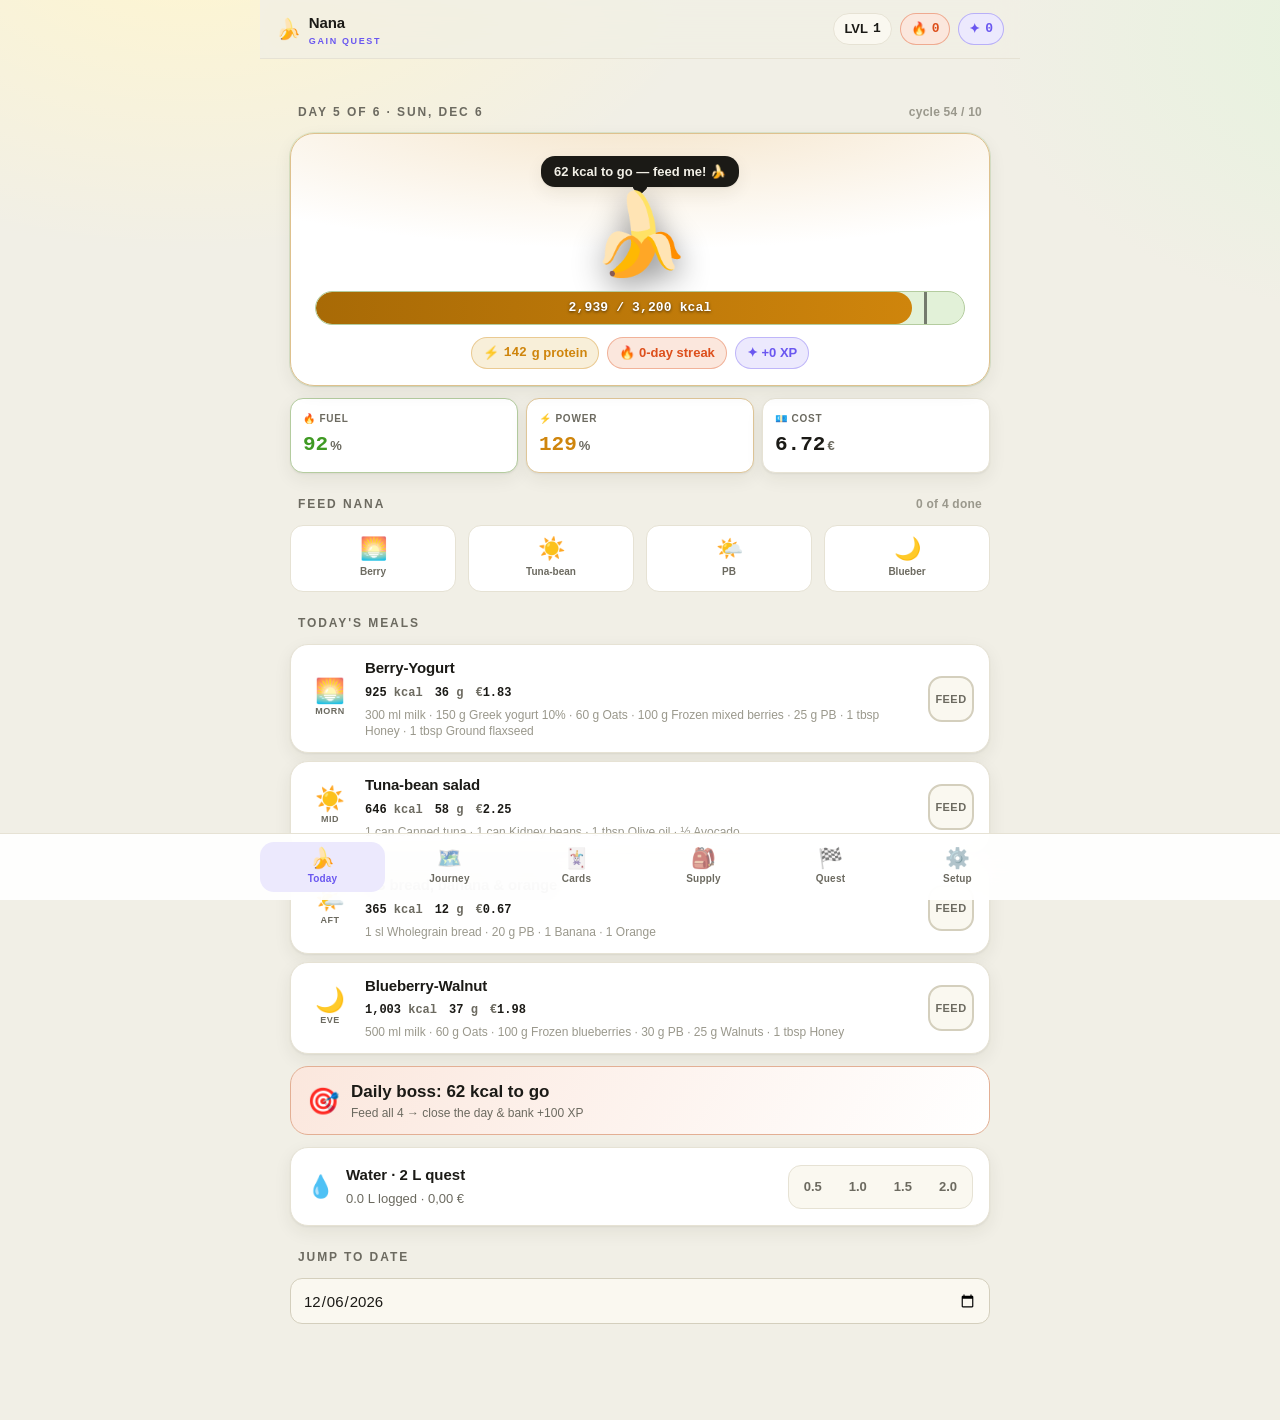
==== commit f6bc5d6d: "Add desktop breakpoint — roomier 760px layout on wide screens The app shell was locked to 520px (mob" ====
--- a/monthly-weight-gain.html
+++ b/monthly-weight-gain.html
@@ -225,15 +225,24 @@
 .ing-row .input.num{text-align:right}
 .field-grid{display:grid;grid-template-columns:1fr 1fr;gap:var(--s3) var(--s4)}
 .field-grid .field--wide{grid-column:1/-1}
-.cell-input{width:76px;text-align:right;border:1px solid transparent;border-radius:9px;background:transparent;color:inherit;font-family:var(--mono);font-variant-numeric:tabular-nums;font-size:var(--t-sm);padding:6px 8px;min-height:32px}
-.cell-input:hover{border-color:var(--line-2);background:var(--panel-2)}
+.cell-input{width:50px;max-width:100%;text-align:right;border:1px solid var(--line-2);border-radius:9px;background:var(--panel-2);color:inherit;font-family:var(--mono);font-variant-numeric:tabular-nums;font-size:var(--t-xs);padding:6px 4px;min-height:34px}
+.cell-name{width:100%;text-align:left;font-family:var(--sans);font-weight:700;font-size:var(--t-xs);padding-left:4px;padding-right:2px}
+.grouptog{width:34px;height:32px;border:1px solid var(--line-2);border-radius:9px;background:var(--panel-2);font-size:15px;line-height:1;padding:0}
+.grouptog:hover{border-color:var(--player)}
+.fuelcard__nameinput{width:100%;border:1px solid transparent;border-radius:9px;background:transparent;color:var(--ink);font-family:var(--sans);font-size:var(--t-lg);font-weight:900;letter-spacing:-.01em;padding:3px 6px;margin:-3px -6px}
+.fuelcard__nameinput:hover{border-color:var(--line-2);background:var(--panel-2)}
+.fuelcard__nameinput:focus{outline:none;border-color:var(--player);background:var(--panel);box-shadow:0 0 0 3px var(--player-fill)}
+.cell-input:hover{border-color:var(--player);background:var(--panel-3)}
 .cell-input:focus{outline:none;border-color:var(--player);background:var(--panel);box-shadow:0 0 0 3px var(--player-fill)}
-.codex{width:100%;border-collapse:collapse;font-size:var(--t-sm)}
-.codex th{text-align:right;font-size:10px;font-weight:900;letter-spacing:.06em;text-transform:uppercase;color:var(--mut);padding:var(--s2) 6px;border-bottom:1px solid var(--line)}
+.codex{width:100%;border-collapse:collapse;font-size:var(--t-xs);table-layout:fixed}
+.codex th{text-align:right;font-size:9px;font-weight:900;letter-spacing:.02em;text-transform:uppercase;color:var(--mut);padding:var(--s2) 2px;border-bottom:1px solid var(--line)}
 .codex th:first-child{text-align:left}
-.codex td{padding:2px 4px;border-bottom:1px solid var(--line);text-align:right}
-.codex td:first-child{text-align:left;font-weight:700;padding-left:6px}
-.codex td .u{color:var(--faint);font-size:var(--t-xs)}
+.codex td{padding:2px 2px;border-bottom:1px solid var(--line);text-align:right}
+.codex td:first-child{text-align:left;font-weight:700;padding-left:2px;font-size:var(--t-xs);line-height:1.25}
+.codex td.u{color:var(--faint);font-size:10px}
+.codex th:first-child,.codex td:first-child{width:auto}
+.codex th:nth-child(2),.codex td:nth-child(2){width:38px;text-align:center}
+.codex th:last-child,.codex td:last-child{width:34px;text-align:center}
 .codex tr:last-child td{border-bottom:0}
 .loot-head{display:flex;align-items:center;gap:var(--s3);padding:var(--s3) var(--s4);border-radius:var(--radius) var(--radius) 0 0;border:1px solid var(--line);border-bottom:0}
 .loot-head .ic{font-size:22px}
@@ -277,6 +286,15 @@
 .info li{margin:4px 0}
 .empty{text-align:center;color:var(--mut);padding:var(--s6) var(--s4);border:1px dashed var(--line-2);border-radius:var(--radius)}
 .empty__icon{font-size:40px;display:block;margin-bottom:var(--s2);filter:grayscale(.3)}
+/* ---- DESKTOP: roomier single column ------------------------------------- */
+@media (min-width:800px){
+  .app,.tabbar__inner{max-width:760px}
+  .screen{padding:var(--s5) var(--s6) calc(96px + env(safe-area-inset-bottom))}
+  .codex .cell-input{width:64px;font-size:var(--t-sm);padding:6px 8px}
+  .codex .cell-name{font-size:var(--t-sm)}
+  .codex th{font-size:10px;letter-spacing:.04em}
+  .feedgrid{gap:var(--s3)}
+}
 @media print{
   :root{--bg:#fff;--panel:#fff;--panel-2:#fff;--panel-3:#fff;--ink:#000;--mut:#444;--faint:#666;--line:#bbb;--line-2:#999;--shadow:none;--shadow-up:none;color-scheme:light}
   body{background:#fff;background-image:none}
@@ -427,6 +445,8 @@
 
 /* ---- COMPUTE: nutrition & cost ------------------------------------------- */
 function ing(key){ return state.ingredients[key]; }
+const MISSING_RECIPE={ name:"(empty slot)", kind:"shake", emoji:"⬚", items:[] };
+function recipeOr(rk){ return state.recipes[rk]||MISSING_RECIPE; }
 function recipeStats(rk){
   const r = state.recipes[rk];
   let kcal=0, protein=0, cost=0;
@@ -587,12 +607,12 @@
     : (fed===4?`Day complete! I'm stuffed 😋`:`Feeling good — keep feeding! 💪`);
 
   const feedgrid = SLOTS.map(s=>{
-    const r=state.recipes[day[s]];
+    const r=recipeOr(day[s]);
     return `<div class="feedslot ${isFed(iso,s)?'is-fed':''}"><span class="ic">${SLOT_META[s].icon}</span><span class="nm">${esc(shortLabel(r))}</span></div>`;
   }).join("");
 
   const cards = SLOTS.map(s=>{
-    const rk=day[s]; const r=state.recipes[rk]; const st=recipeStats(rk);
+    const rk=day[s]; const r=recipeOr(rk); const st=recipeStats(rk);
     return `<div class="feed-card ${isFed(iso,s)?'is-done':''}">
       <div class="feed-card__slot"><span class="feed-card__icon">${SLOT_META[s].icon}</span><span class="feed-card__time">${SLOT_META[s].time}</span></div>
       <div class="feed-card__body">
@@ -657,7 +677,7 @@
 function viewRotation(){
   const curDay=rotationDayFor(todayISO());
   const stops=state.rotation.map((day,i)=>{
-    const meals=SLOTS.map(s=>`<b>${esc(state.recipes[day[s]].name)}</b>`).join(" · ");
+    const meals=SLOTS.map(s=>`<b>${esc(recipeOr(day[s]).name)}</b>`).join(" · ");
     let kcal=0,protein=0,cost=0;
     for(const s of SLOTS){ const st=recipeStats(day[s]); kcal+=st.kcal;protein+=st.protein;cost+=st.cost; }
     const cls=i===curDay?'is-current':(i<curDay?'is-done':'');
@@ -699,7 +719,8 @@
     return `<section class="fuelcard">
       <div class="fuelcard__top">
         <span class="fuelcard__emoji">${r.emoji||"🍽️"}</span>
-        <div><div class="fuelcard__id">${rk} · ${r.kind.toUpperCase()}</div><div class="fuelcard__name">${esc(r.name)}</div></div>
+        <div style="flex:1;min-width:0"><div class="fuelcard__id">${rk} · ${r.kind.toUpperCase()}</div>
+          <input class="fuelcard__nameinput" value="${esc(r.name)}" aria-label="Recipe name" data-recipe="${rk}" data-field="rename"></div>
         <span class="fuelcard__rarity pill ${rar.cls}">${rar.s}</span>
       </div>
       <div class="fuelcard__body">${rows}
@@ -709,6 +730,7 @@
         <span class="pill pill--energy">🔥 <span class="num">${fmtNum(st.kcal)}</span> kcal</span>
         <span class="pill pill--power">⚡ <span class="num">${Math.round(st.protein)}</span>g</span>
         <span class="total">${fmtEUR(st.cost)}</span>
+        <button class="ing-remove" title="Delete recipe" aria-label="Delete recipe" data-recipe="${rk}" data-field="delRecipe" style="margin-left:8px">🗑</button>
       </div>
     </section>`;
   }).join("");
@@ -716,27 +738,29 @@
   const codexRows=Object.keys(state.ingredients).map(k=>{
     const g=state.ingredients[k]; const perUnit=g.packPrice/g.pack;
     return `<tr>
-      <td>${esc(g.name)}</td>
-      <td class="u">${esc(g.unit)}</td>
+      <td><input class="cell-input cell-name" value="${esc(g.name)}" data-ing="${k}" data-field="name" aria-label="Ingredient name"></td>
+      <td class="u"><button class="grouptog" data-ing="${k}" data-field="group" title="fresh / pantry" aria-label="group">${g.group==="fresh"?"🛒":"🫙"}</button></td>
       <td><input class="cell-input" value="${g.kcalPer}" inputmode="decimal" data-ing="${k}" data-field="kcalPer" aria-label="kcal per unit"></td>
       <td><input class="cell-input" value="${g.proteinPer}" inputmode="decimal" data-ing="${k}" data-field="proteinPer" aria-label="protein per unit"></td>
       <td><input class="cell-input" value="${g.pack}" inputmode="decimal" data-ing="${k}" data-field="pack" aria-label="pack size"></td>
       <td><input class="cell-input" value="${g.packPrice}" inputmode="decimal" data-ing="${k}" data-field="packPrice" aria-label="pack price"></td>
-      <td class="u">${fmtEUR(perUnit)}</td>
+      <td class="u"><button class="ing-remove" title="Delete ingredient" aria-label="Delete ingredient" data-ing="${k}" data-field="delIng">✕</button></td>
     </tr>`;
   }).join("");
 
   return screen("recipes",
     `<div class="section-title">Fuel cards · editable<span class="spacer">${Object.keys(state.recipes).length} collected</span></div>
      ${cards}
-     <div class="section-title">Ingredient codex<span class="spacer">prices & nutrition</span></div>
-     <div class="panel"><div class="panel__pad" style="overflow-x:auto">
+     <button class="btn btn--primary btn--block" id="newRecipe" style="margin-top:var(--s2)">＋ New fuel card</button>
+     <div class="section-title">Ingredient codex<span class="spacer">✎ tap a value to edit</span></div>
+     <div class="panel"><div class="panel__pad">
        <table class="codex">
-         <thead><tr><th>Item</th><th>Unit</th><th>kcal/u</th><th>prot/u</th><th>Pack</th><th>Pack €</th><th>€/u</th></tr></thead>
+         <thead><tr><th>✎ Item</th><th>Grp</th><th>✎ kcal/u</th><th>✎ prot/u</th><th>✎ Pack</th><th>✎ Pack €</th><th>del</th></tr></thead>
          <tbody>${codexRows}</tbody>
        </table>
+       <button class="ing-add" id="newIngredient" style="margin-top:var(--s3)">＋ new ingredient</button>
      </div></div>
-     <div class="info" style="margin-top:var(--s3)"><h3>Everything recomputes live</h3><ul><li>Edit an amount or price → the card total, today's fuel bar, the supply run and treasury all update.</li></ul></div>`
+     <div class="info" style="margin-top:var(--s3)"><h3>Everything recomputes live</h3><ul><li>Boxed values (✎) are editable — change a price or kcal and the card totals, today's fuel bar, the supply run and treasury all update instantly.</li></ul></div>`
   );
 }
 
@@ -749,7 +773,7 @@
   const freshTotal=list.fresh.reduce((a,l)=>a+l.cost,0);
   const pantryTotal=list.pantry.reduce((a,l)=>a+l.cost,0);
 
-  const lootRows=lines=>lines.map(l=>`<div class="loot">
+  const lootRows=lines=>lines.map(l=>`<div class="loot" data-loot="${esc(l.key)}" role="button" tabindex="0" title="tap to check off">
     <div class="loot__body"><div class="loot__name">${esc(l.name)}</div><div class="loot__need">${fmtNum(l.total)} ${esc(l.unit)} needed</div></div>
     <span class="loot__pack">${esc(l.packStr)}</span><span class="loot__price">${l.cost.toFixed(2)}</span></div>`).join("");
 
@@ -924,10 +948,44 @@
       const {recipe}=e.target.dataset; const firstIng=Object.keys(state.ingredients)[0];
       setState(s=>{ s.recipes[recipe].items.push([firstIng,1]); });
     }));
-    app.querySelectorAll(".cell-input").forEach(el=>el.addEventListener("change",e=>{
+    app.querySelectorAll("[data-field='rename']").forEach(el=>el.addEventListener("change",e=>{
+      const {recipe}=e.target.dataset; const v=e.target.value.trim()||state.recipes[recipe].name;
+      setState(s=>{ s.recipes[recipe].name=v; });
+    }));
+    app.querySelectorAll("[data-field='delRecipe']").forEach(el=>el.addEventListener("click",e=>{
+      const {recipe}=e.target.dataset;
+      const used=state.rotation.some(d=>SLOTS.some(sl=>d[sl]===recipe));
+      const msg=used?`"${state.recipes[recipe].name}" is used in the rotation — delete it anyway? Those slots will show as empty until reassigned.`:`Delete "${state.recipes[recipe].name}"?`;
+      if(confirm(msg)) setState(s=>{ delete s.recipes[recipe]; });
+    }));
+    app.querySelector("#newRecipe")?.addEventListener("click",()=>{
+      const key="R"+Date.now().toString(36);
+      const firstIng=Object.keys(state.ingredients)[0];
+      setState(s=>{ s.recipes[key]={name:"New recipe",kind:"shake",emoji:"🍽️",items:[[firstIng,1]]}; });
+    });
+    // codex: numeric cells, name (string), group toggle, delete
+    app.querySelectorAll(".cell-input[data-field='name']").forEach(el=>el.addEventListener("change",e=>{
+      const {ing:k}=e.target.dataset; const v=e.target.value.trim()||state.ingredients[k].name;
+      setState(s=>{ s.ingredients[k].name=v; });
+    }));
+    app.querySelectorAll(".cell-input:not([data-field='name'])").forEach(el=>el.addEventListener("change",e=>{
       const {ing:k,field}=e.target.dataset;
       setState(s=>{ s.ingredients[k][field]=num(e.target.value,0); });
     }));
+    app.querySelectorAll("[data-field='group']").forEach(el=>el.addEventListener("click",e=>{
+      const {ing:k}=e.target.dataset;
+      setState(s=>{ s.ingredients[k].group = s.ingredients[k].group==="fresh"?"pantry":"fresh"; });
+    }));
+    app.querySelectorAll("[data-field='delIng']").forEach(el=>el.addEventListener("click",e=>{
+      const {ing:k}=e.target.dataset;
+      const usedBy=Object.values(state.recipes).filter(r=>r.items.some(([ik])=>ik===k)).map(r=>r.name);
+      if(usedBy.length){ alert(`Can't delete "${state.ingredients[k].name}" — still used by: ${usedBy.join(", ")}. Remove it from those recipes first.`); return; }
+      if(confirm(`Delete ingredient "${state.ingredients[k].name}"?`)) setState(s=>{ delete s.ingredients[k]; });
+    }));
+    app.querySelector("#newIngredient")?.addEventListener("click",()=>{
+      const key="i"+Date.now().toString(36);
+      setState(s=>{ s.ingredients[key]={name:"New ingredient",unit:"g",kcalPer:1,proteinPer:0,pricePer:0.001,pack:100,packPrice:1,packLabel:"100 g",group:"pantry"}; });
+    });
   }
 
   if(route==="shopping"){
@@ -948,6 +1006,12 @@
     if(cp) cp.addEventListener("click",()=>copyShopping());
     const pr=app.querySelector("#printList");
     if(pr) pr.addEventListener("click",()=>window.print());
+    // loot check-off: ephemeral, no re-render (survives until nav/edit)
+    app.querySelectorAll("[data-loot]").forEach(el=>{
+      const toggle=()=>el.classList.toggle("is-checked");
+      el.addEventListener("click",toggle);
+      el.addEventListener("keydown",e=>{ if(e.key==="Enter"||e.key===" "){ e.preventDefault(); toggle(); } });
+    });
   }
 
   if(route==="tracker"){
